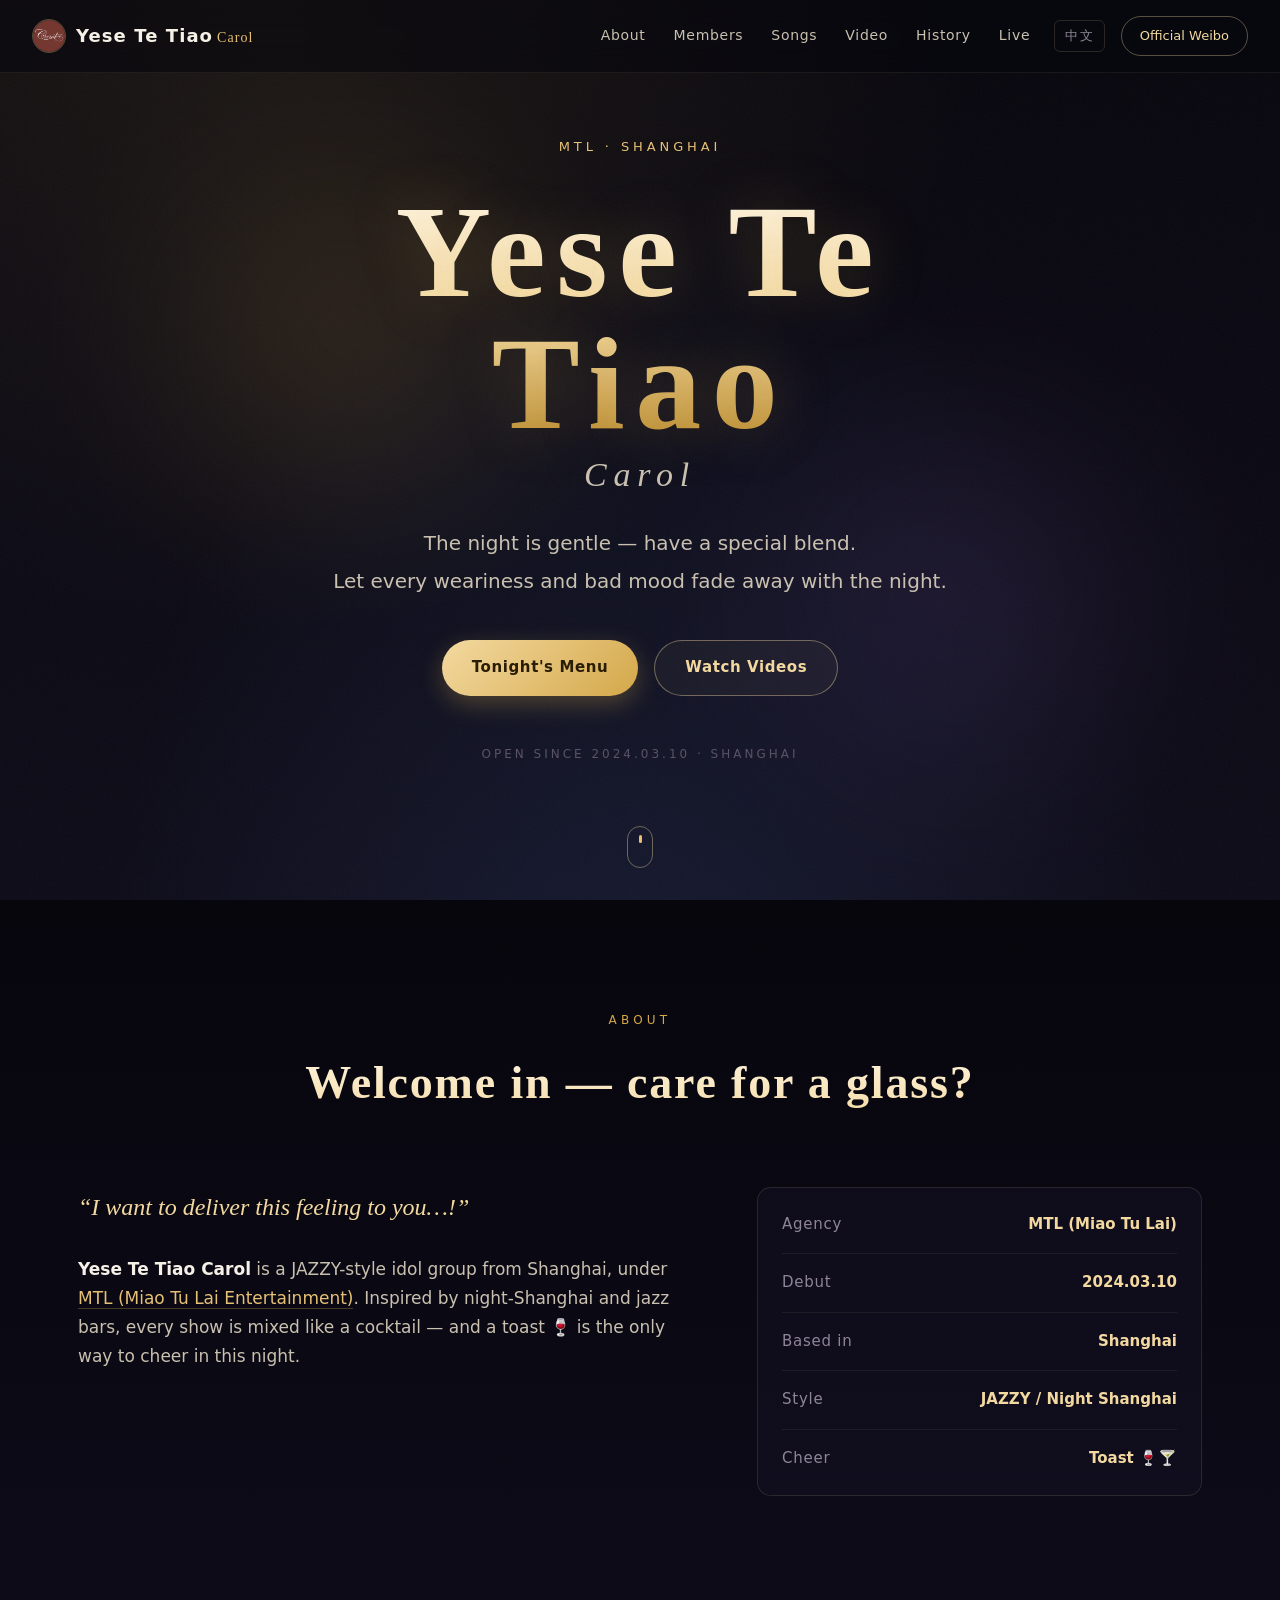
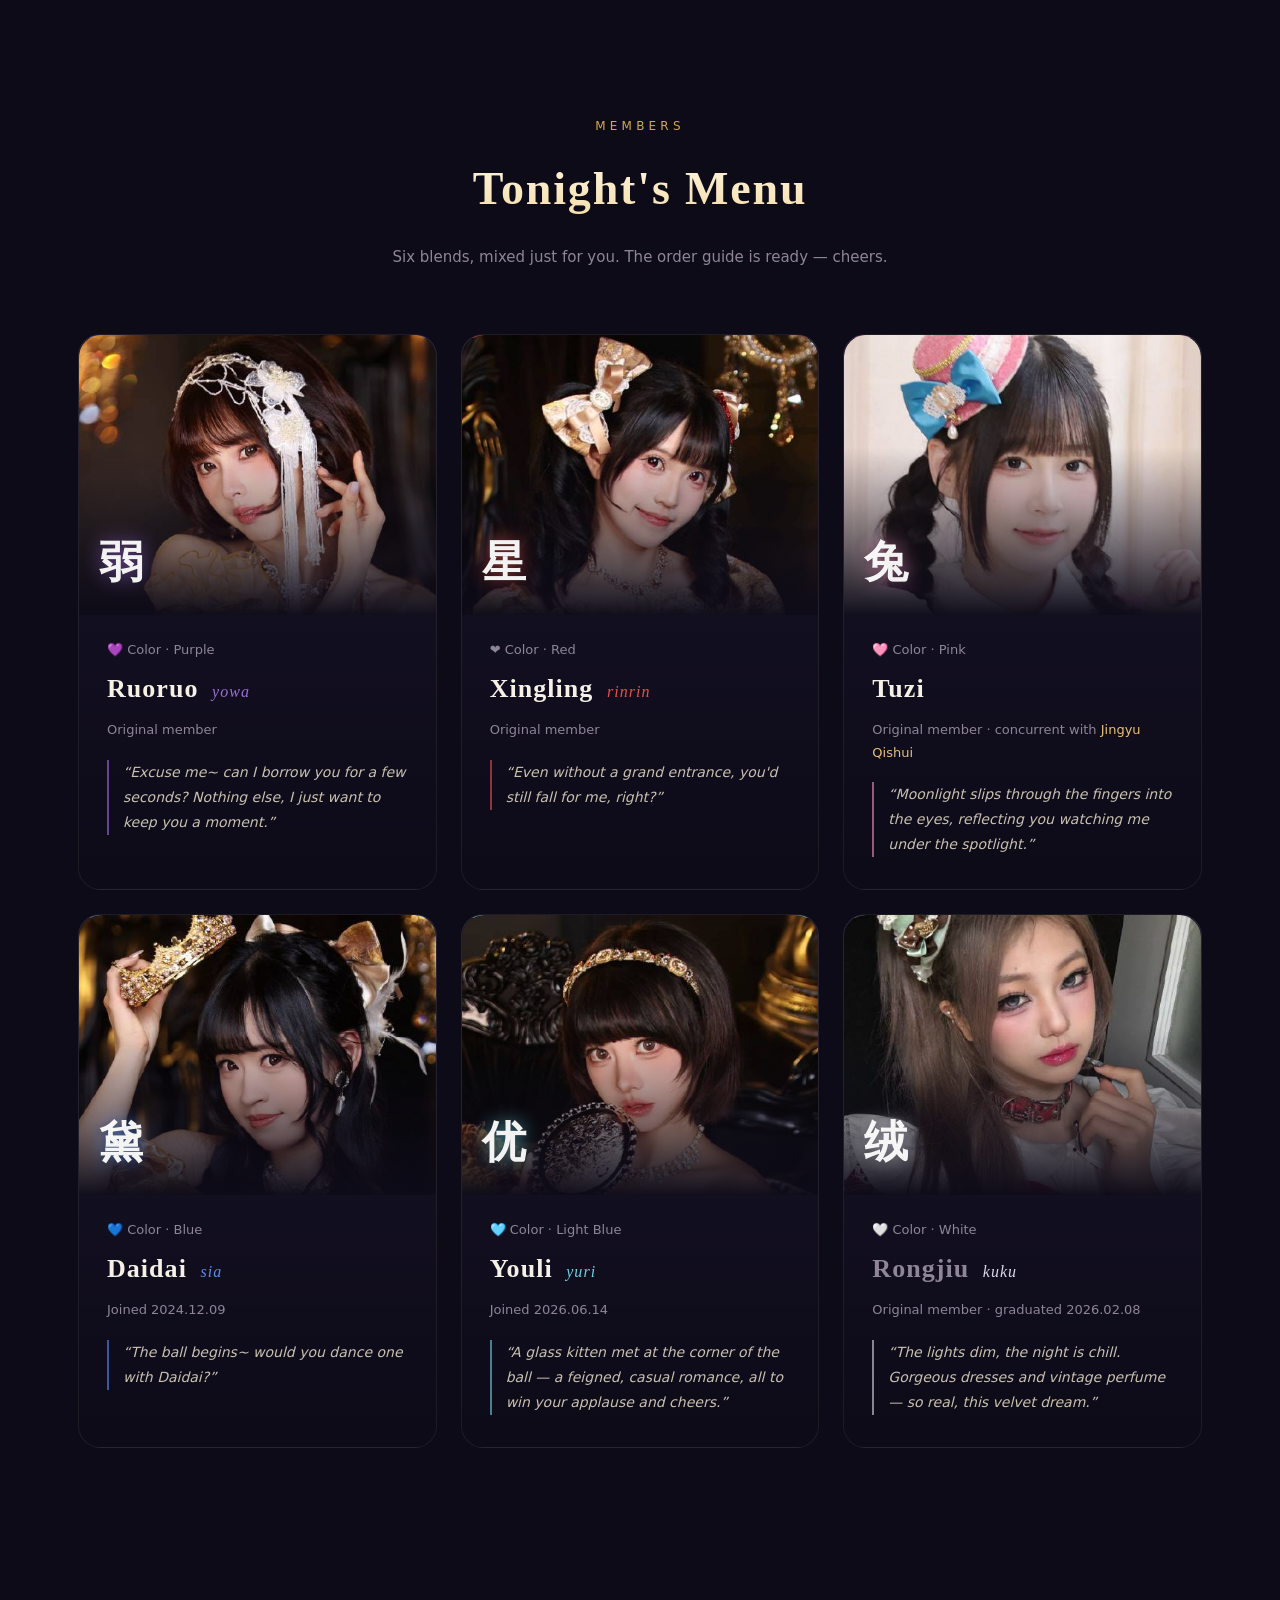
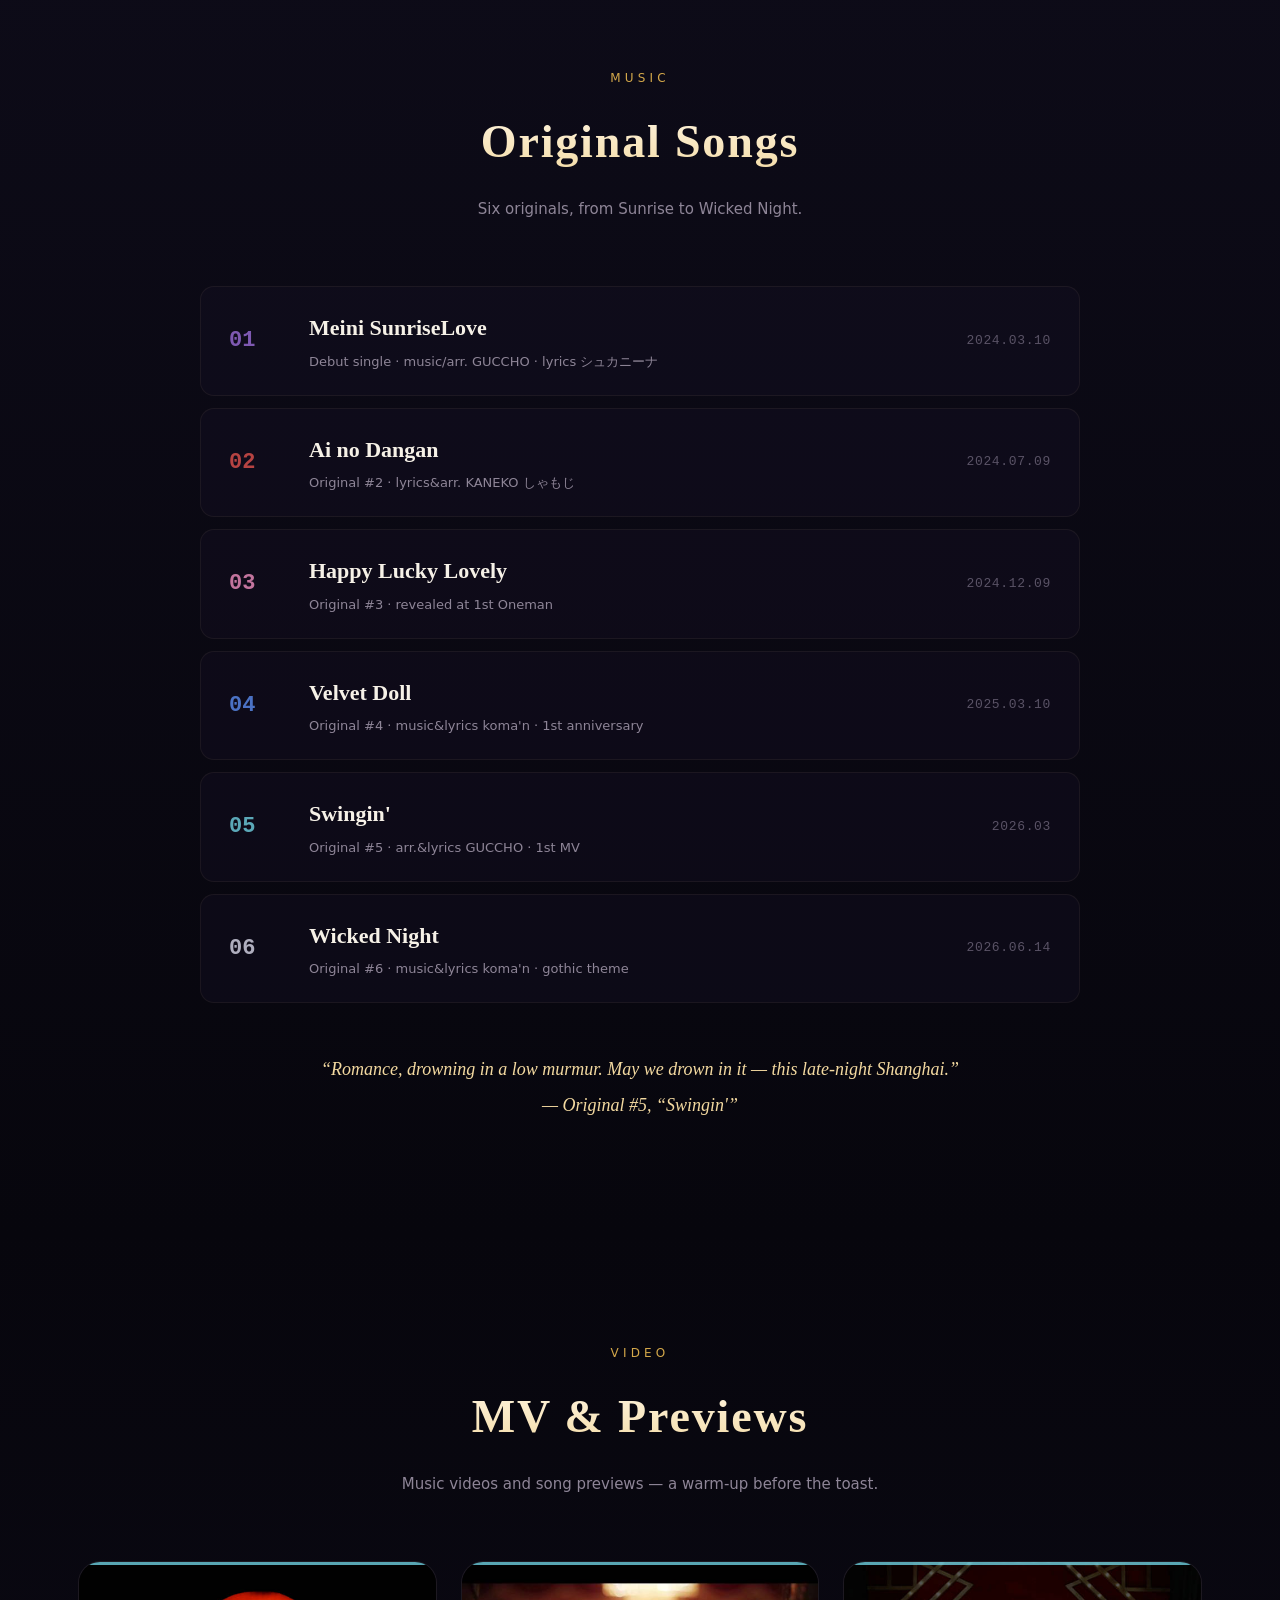
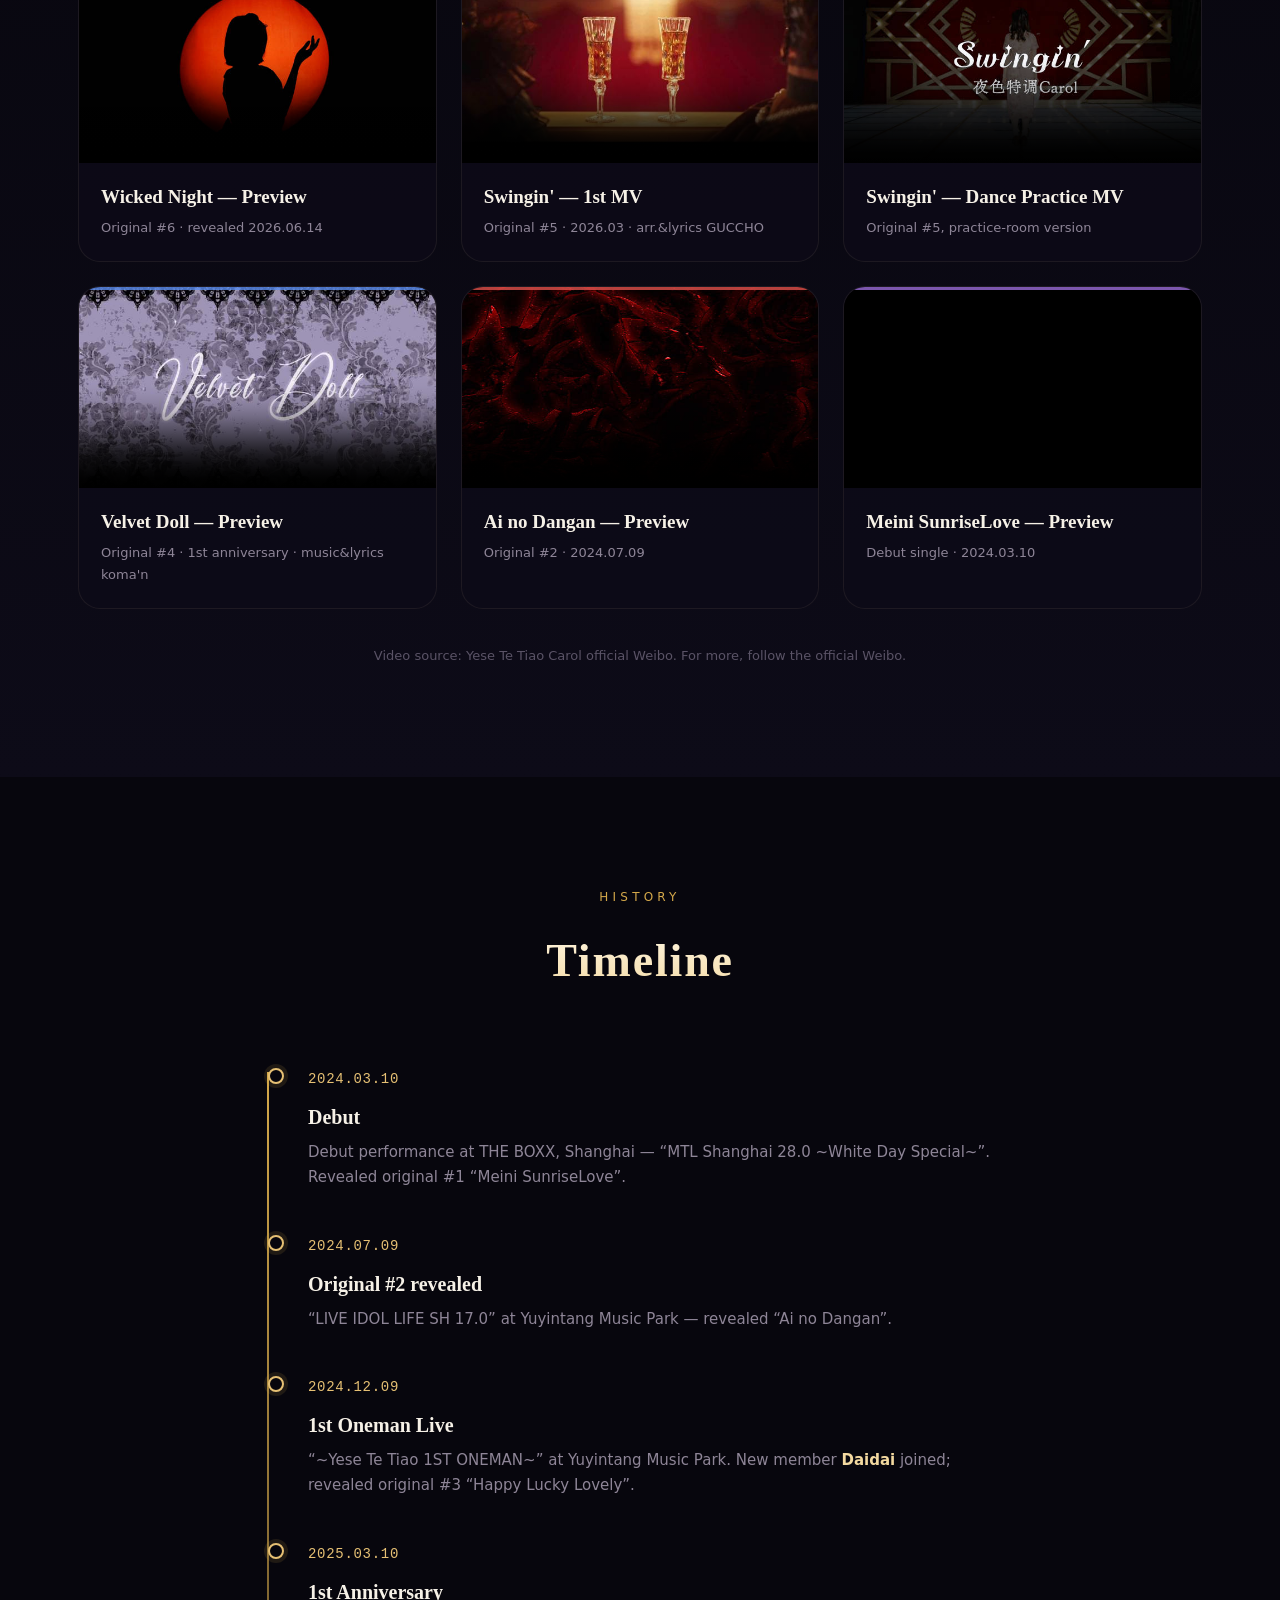
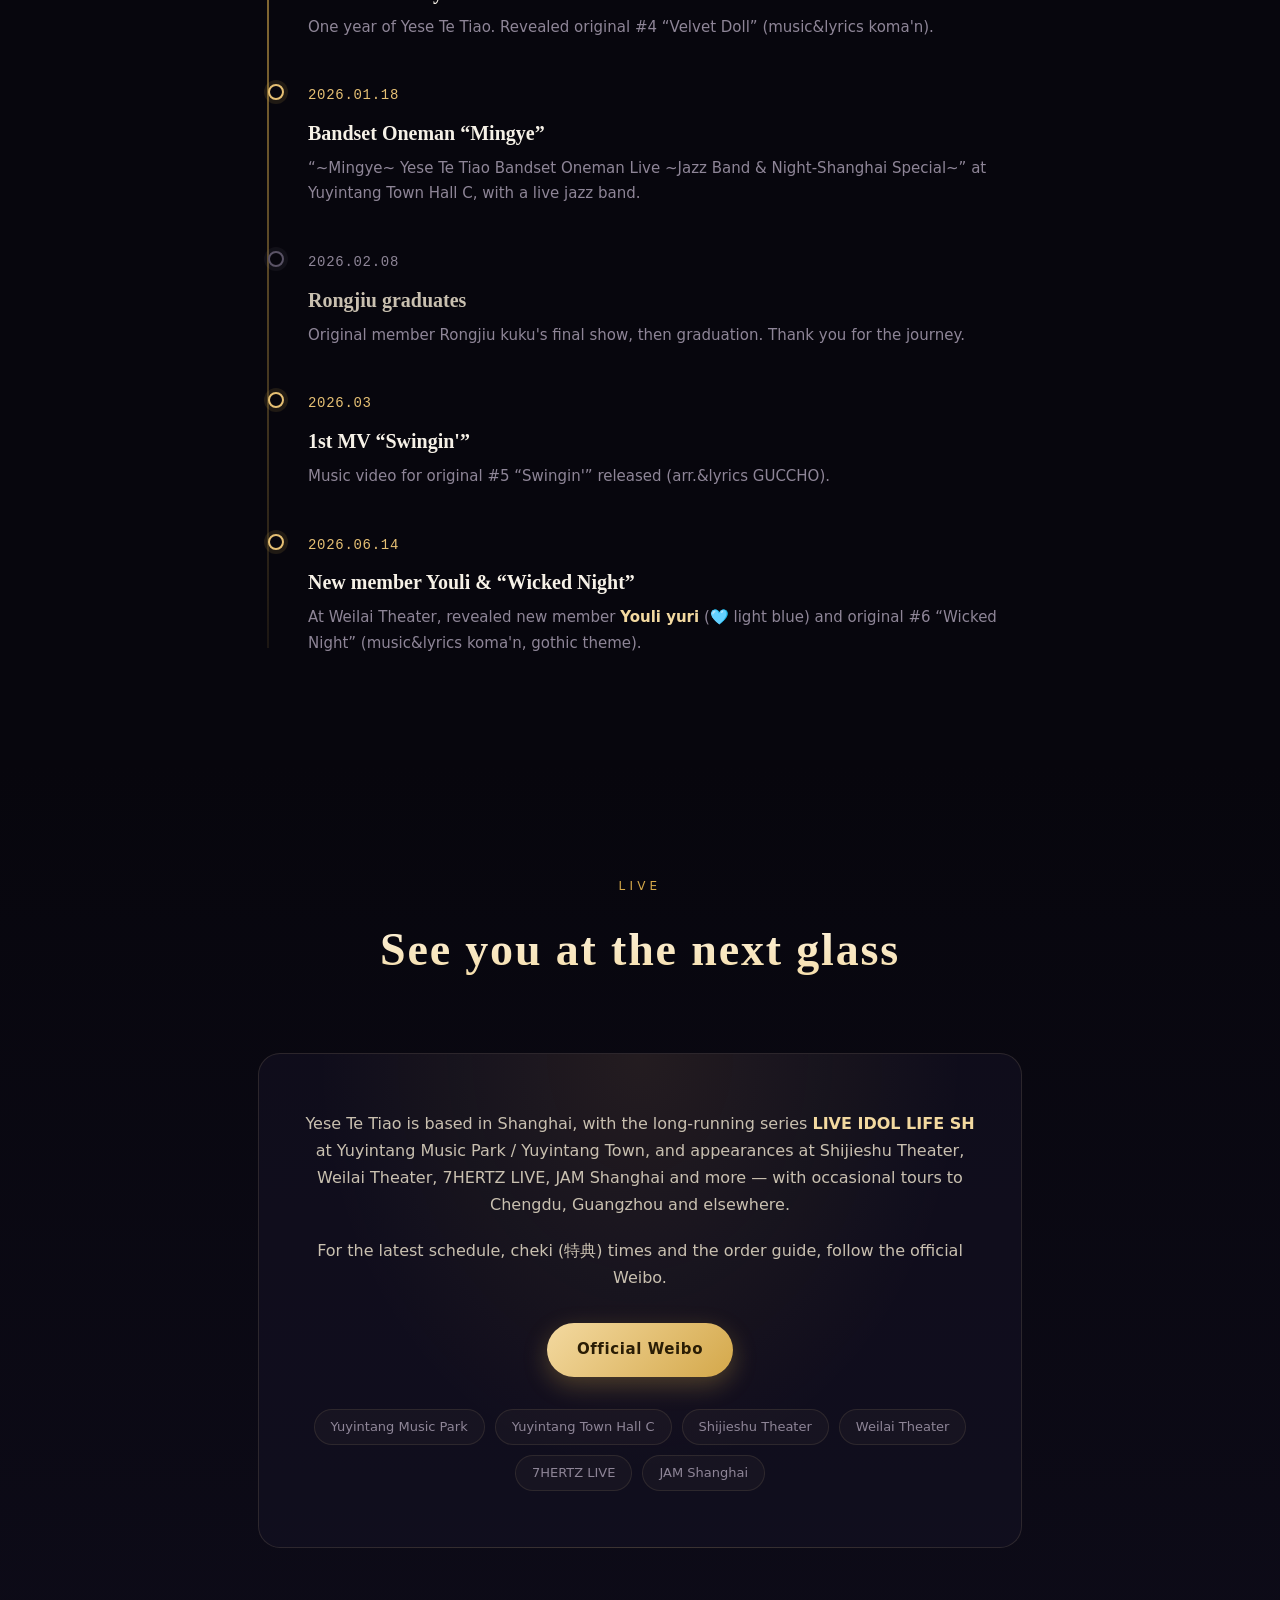
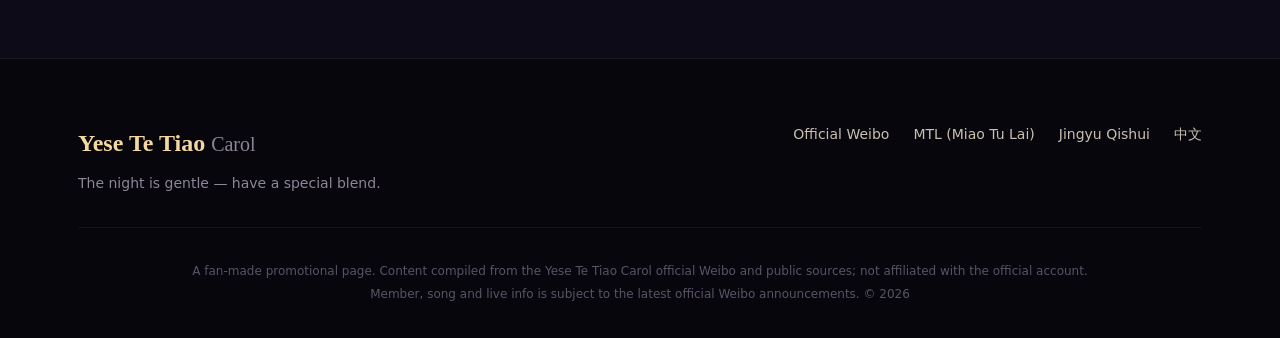
==== en.html @ d4f99a70 "夜色特调Carol 宣传网站初始版本 - 中文版 index.html / 英文版 en.html - 6 位成员介绍（含已毕业成员） - 6 首原创曲单 - 影像区：MV 与试听（本地 mp4） -" ====
<!DOCTYPE html>
<html lang="en">
<head>
<meta charset="UTF-8">
<meta name="viewport" content="width=device-width, initial-scale=1.0">
<title>Yese Te Tiao Carol — A JAZZY Idol Group from Shanghai</title>
<meta name="description" content="Yese Te Tiao Carol — a JAZZY-style idol group from Shanghai. The night is gentle; have a special blend. Under MTL (Miao Tu Lai Entertainment).">
<link rel="icon" type="image/png" href="assets/favicon.png">
<link rel="preconnect" href="https://fonts.googleapis.com">
<link rel="stylesheet" href="style.css">
</head>
<body>

<!-- ===== Nav ===== -->
<header class="nav" id="nav">
  <a href="#hero" class="nav__brand">
    <img src="assets/group/avatar.jpg" alt="" class="nav__logo">
    <span class="nav__name">Yese Te Tiao<small>Carol</small></span>
  </a>
  <nav class="nav__links">
    <a href="#about">About</a>
    <a href="#menu">Members</a>
    <a href="#music">Songs</a>
    <a href="#video">Video</a>
    <a href="#timeline">History</a>
    <a href="#live">Live</a>
  </nav>
  <div class="nav__right">
    <a href="index.html" class="nav__lang" title="中文">中文</a>
    <a href="https://weibo.com/u/2140549692" target="_blank" rel="noopener" class="nav__cta">Official Weibo</a>
  </div>
</header>

<!-- ===== Hero ===== -->
<section class="hero" id="hero">
  <div class="hero__bg" aria-hidden="true">
    <div class="hero__glow hero__glow--1"></div>
    <div class="hero__glow hero__glow--2"></div>
    <div class="hero__grain"></div>
  </div>
  <div class="hero__inner">
    <p class="hero__kicker">MTL · Shanghai</p>
    <h1 class="hero__title">
      <span class="hero__title-main">Yese Te Tiao</span>
      <span class="hero__title-sub">Carol</span>
    </h1>
    <p class="hero__tagline">The night is gentle — have a special blend.<br>Let every weariness and bad mood fade away with the night.</p>
    <div class="hero__actions">
      <a href="#menu" class="btn btn--gold">Tonight's Menu</a>
      <a href="#video" class="btn btn--ghost">Watch Videos</a>
    </div>
    <p class="hero__since">Open since 2024.03.10 · Shanghai</p>
  </div>
  <a href="#about" class="hero__scroll" aria-label="Scroll down">
    <span></span>
  </a>
</section>

<!-- ===== About ===== -->
<section class="section about" id="about">
  <div class="container">
    <header class="section__head">
      <p class="section__kicker">ABOUT</p>
      <h2 class="section__title">Welcome in — care for a glass?</h2>
    </header>
    <div class="about__grid">
      <div class="about__lead">
        <p>“I want to deliver this feeling to you…!”</p>
        <p>
          <strong>Yese Te Tiao Carol</strong> is a JAZZY-style idol group from Shanghai,
          under <a href="https://weibo.com/u/7607627668" target="_blank" rel="noopener">MTL (Miao Tu Lai Entertainment)</a>.
          Inspired by night-Shanghai and jazz bars, every show is mixed like a cocktail —
          and a toast 🍷 is the only way to cheer in this night.
        </p>
      </div>
      <ul class="about__facts">
        <li><span>Agency</span><b>MTL (Miao Tu Lai)</b></li>
        <li><span>Debut</span><b>2024.03.10</b></li>
        <li><span>Based in</span><b>Shanghai</b></li>
        <li><span>Style</span><b>JAZZY / Night Shanghai</b></li>
        <li><span>Cheer</span><b>Toast 🍷🍸</b></li>
      </ul>
    </div>
  </div>
</section>

<!-- ===== Members ===== -->
<section class="section menu" id="menu">
  <div class="container">
    <header class="section__head">
      <p class="section__kicker">MEMBERS</p>
      <h2 class="section__title">Tonight's Menu</h2>
      <p class="section__desc">Six blends, mixed just for you. The order guide is ready — cheers.</p>
    </header>

    <div class="menu__grid">

      <article class="drink" style="--mc:#9b6dd9">
        <div class="drink__photo">
          <img src="assets/members/ruoruo_avatar.jpg" alt="Ruoruo yowa" loading="lazy">
          <span class="drink__initial">弱</span>
        </div>
        <div class="drink__body">
          <p class="drink__color">💜 Color · Purple</p>
          <h3 class="drink__name">Ruoruo <small>yowa</small></h3>
          <p class="drink__role">Original member</p>
          <blockquote class="drink__line">“Excuse me~ can I borrow you for a few seconds? Nothing else, I just want to keep you a moment.”</blockquote>
        </div>
      </article>

      <article class="drink" style="--mc:#e0524d">
        <div class="drink__photo">
          <img src="assets/members/xingling_avatar.jpg" alt="Xingling rinrin" loading="lazy">
          <span class="drink__initial">星</span>
        </div>
        <div class="drink__body">
          <p class="drink__color">❤️ Color · Red</p>
          <h3 class="drink__name">Xingling <small>rinrin</small></h3>
          <p class="drink__role">Original member</p>
          <blockquote class="drink__line">“Even without a grand entrance, you'd still fall for me, right?”</blockquote>
        </div>
      </article>

      <article class="drink" style="--mc:#f08fbf">
        <div class="drink__photo">
          <img src="assets/members/tuzi_avatar.jpg" alt="Tuzi" loading="lazy">
          <span class="drink__initial">兔</span>
        </div>
        <div class="drink__body">
          <p class="drink__color">🩷 Color · Pink</p>
          <h3 class="drink__name">Tuzi</h3>
          <p class="drink__role">Original member · concurrent with <a href="https://weibo.com/u/7730716285" target="_blank" rel="noopener">Jingyu Qishui</a></p>
          <blockquote class="drink__line">“Moonlight slips through the fingers into the eyes, reflecting you watching me under the spotlight.”</blockquote>
        </div>
      </article>

      <article class="drink" style="--mc:#5b8def">
        <div class="drink__photo">
          <img src="assets/members/daidai_avatar.jpg" alt="Daidai sia" loading="lazy">
          <span class="drink__initial">黛</span>
        </div>
        <div class="drink__body">
          <p class="drink__color">💙 Color · Blue</p>
          <h3 class="drink__name">Daidai <small>sia</small></h3>
          <p class="drink__role">Joined 2024.12.09</p>
          <blockquote class="drink__line">“The ball begins~ would you dance one with Daidai?”</blockquote>
        </div>
      </article>

      <article class="drink" style="--mc:#6fd0e0">
        <div class="drink__photo">
          <img src="assets/members/youli_avatar.jpg" alt="Youli yuri" loading="lazy">
          <span class="drink__initial">优</span>
        </div>
        <div class="drink__body">
          <p class="drink__color">🩵 Color · Light Blue</p>
          <h3 class="drink__name">Youli <small>yuri</small></h3>
          <p class="drink__role">Joined 2026.06.14</p>
          <blockquote class="drink__line">“A glass kitten met at the corner of the ball — a feigned, casual romance, all to win your applause and cheers.”</blockquote>
        </div>
      </article>

      <article class="drink drink--graduated" style="--mc:#d8d8e8">
        <div class="drink__photo">
          <img src="assets/members/rongjiu_avatar.jpg" alt="Rongjiu kuku" loading="lazy">
          <span class="drink__initial">绒</span>
        </div>
        <div class="drink__body">
          <p class="drink__color">🤍 Color · White</p>
          <h3 class="drink__name">Rongjiu <small>kuku</small></h3>
          <p class="drink__role">Original member · graduated 2026.02.08</p>
          <blockquote class="drink__line">“The lights dim, the night is chill. Gorgeous dresses and vintage perfume — so real, this velvet dream.”</blockquote>
        </div>
      </article>

    </div>
  </div>
</section>

<!-- ===== Songs ===== -->
<section class="section music" id="music">
  <div class="container">
    <header class="section__head">
      <p class="section__kicker">MUSIC</p>
      <h2 class="section__title">Original Songs</h2>
      <p class="section__desc">Six originals, from Sunrise to Wicked Night.</p>
    </header>

    <ol class="tracklist">
      <li class="track" style="--mc:#9b6dd9">
        <span class="track__no">01</span>
        <div class="track__main">
          <h3 class="track__name">Meini SunriseLove</h3>
          <p class="track__meta">Debut single · music/arr. GUCCHO · lyrics シュカニーナ</p>
        </div>
        <span class="track__date">2024.03.10</span>
      </li>
      <li class="track" style="--mc:#e0524d">
        <span class="track__no">02</span>
        <div class="track__main">
          <h3 class="track__name">Ai no Dangan</h3>
          <p class="track__meta">Original #2 · lyrics&amp;arr. KANEKO しゃもじ</p>
        </div>
        <span class="track__date">2024.07.09</span>
      </li>
      <li class="track" style="--mc:#f08fbf">
        <span class="track__no">03</span>
        <div class="track__main">
          <h3 class="track__name">Happy Lucky Lovely</h3>
          <p class="track__meta">Original #3 · revealed at 1st Oneman</p>
        </div>
        <span class="track__date">2024.12.09</span>
      </li>
      <li class="track" style="--mc:#5b8def">
        <span class="track__no">04</span>
        <div class="track__main">
          <h3 class="track__name">Velvet Doll</h3>
          <p class="track__meta">Original #4 · music&amp;lyrics koma'n · 1st anniversary</p>
        </div>
        <span class="track__date">2025.03.10</span>
      </li>
      <li class="track" style="--mc:#6fd0e0">
        <span class="track__no">05</span>
        <div class="track__main">
          <h3 class="track__name">Swingin'</h3>
          <p class="track__meta">Original #5 · arr.&amp;lyrics GUCCHO · 1st MV</p>
        </div>
        <span class="track__date">2026.03</span>
      </li>
      <li class="track" style="--mc:#d8d8e8">
        <span class="track__no">06</span>
        <div class="track__main">
          <h3 class="track__name">Wicked Night</h3>
          <p class="track__meta">Original #6 · music&amp;lyrics koma'n · gothic theme</p>
        </div>
        <span class="track__date">2026.06.14</span>
      </li>
    </ol>

    <p class="music__note">
      “Romance, drowning in a low murmur. May we drown in it — this late-night Shanghai.”<br>
      — Original #5, “Swingin'”
    </p>
  </div>
</section>

<!-- ===== Video ===== -->
<section class="section video" id="video">
  <div class="container">
    <header class="section__head">
      <p class="section__kicker">VIDEO</p>
      <h2 class="section__title">MV &amp; Previews</h2>
      <p class="section__desc">Music videos and song previews — a warm-up before the toast.</p>
    </header>

    <div class="video__grid">

      <figure class="vcard" style="--mc:#6fd0e0">
        <video controls preload="none" poster="assets/covers/06_wicked.jpg">
          <source src="assets/videos/06_wicked.mp4" type="video/mp4">
        </video>
        <figcaption>
          <h3>Wicked Night — Preview</h3>
          <p>Original #6 · revealed 2026.06.14</p>
        </figcaption>
      </figure>

      <figure class="vcard" style="--mc:#6fd0e0">
        <video controls preload="none" poster="assets/covers/05_swingin_mv.jpg">
          <source src="assets/videos/05_swingin_mv.mp4" type="video/mp4">
        </video>
        <figcaption>
          <h3>Swingin' — 1st MV</h3>
          <p>Original #5 · 2026.03 · arr.&amp;lyrics GUCCHO</p>
        </figcaption>
      </figure>

      <figure class="vcard" style="--mc:#6fd0e0">
        <video controls preload="none" poster="assets/covers/05_swingin_dp.jpg">
          <source src="assets/videos/05_swingin_dp.mp4" type="video/mp4">
        </video>
        <figcaption>
          <h3>Swingin' — Dance Practice MV</h3>
          <p>Original #5, practice-room version</p>
        </figcaption>
      </figure>

      <figure class="vcard" style="--mc:#5b8def">
        <video controls preload="none" poster="assets/covers/04_velvet.jpg">
          <source src="assets/videos/04_velvet.mp4" type="video/mp4">
        </video>
        <figcaption>
          <h3>Velvet Doll — Preview</h3>
          <p>Original #4 · 1st anniversary · music&amp;lyrics koma'n</p>
        </figcaption>
      </figure>

      <figure class="vcard" style="--mc:#e0524d">
        <video controls preload="none" poster="assets/covers/02_bullet.jpg">
          <source src="assets/videos/02_bullet.mp4" type="video/mp4">
        </video>
        <figcaption>
          <h3>Ai no Dangan — Preview</h3>
          <p>Original #2 · 2024.07.09</p>
        </figcaption>
      </figure>

      <figure class="vcard" style="--mc:#9b6dd9">
        <video controls preload="none" poster="assets/covers/01_sunrise.jpg">
          <source src="assets/videos/01_sunrise.mp4" type="video/mp4">
        </video>
        <figcaption>
          <h3>Meini SunriseLove — Preview</h3>
          <p>Debut single · 2024.03.10</p>
        </figcaption>
      </figure>

    </div>
    <p class="video__note">Video source: Yese Te Tiao Carol official Weibo. For more, follow the official Weibo.</p>
  </div>
</section>

<!-- ===== Timeline ===== -->
<section class="section timeline" id="timeline">
  <div class="container">
    <header class="section__head">
      <p class="section__kicker">HISTORY</p>
      <h2 class="section__title">Timeline</h2>
    </header>

    <ol class="tl">
      <li class="tl__item">
        <span class="tl__dot"></span>
        <span class="tl__date">2024.03.10</span>
        <div class="tl__content">
          <h3>Debut</h3>
          <p>Debut performance at THE BOXX, Shanghai — “MTL Shanghai 28.0 ~White Day Special~”. Revealed original #1 “Meini SunriseLove”.</p>
        </div>
      </li>
      <li class="tl__item">
        <span class="tl__dot"></span>
        <span class="tl__date">2024.07.09</span>
        <div class="tl__content">
          <h3>Original #2 revealed</h3>
          <p>“LIVE IDOL LIFE SH 17.0” at Yuyintang Music Park — revealed “Ai no Dangan”.</p>
        </div>
      </li>
      <li class="tl__item">
        <span class="tl__dot"></span>
        <span class="tl__date">2024.12.09</span>
        <div class="tl__content">
          <h3>1st Oneman Live</h3>
          <p>“~Yese Te Tiao 1ST ONEMAN~” at Yuyintang Music Park. New member <strong>Daidai</strong> joined; revealed original #3 “Happy Lucky Lovely”.</p>
        </div>
      </li>
      <li class="tl__item">
        <span class="tl__dot"></span>
        <span class="tl__date">2025.03.10</span>
        <div class="tl__content">
          <h3>1st Anniversary</h3>
          <p>One year of Yese Te Tiao. Revealed original #4 “Velvet Doll” (music&amp;lyrics koma'n).</p>
        </div>
      </li>
      <li class="tl__item">
        <span class="tl__dot"></span>
        <span class="tl__date">2026.01.18</span>
        <div class="tl__content">
          <h3>Bandset Oneman “Mingye”</h3>
          <p>“~Mingye~ Yese Te Tiao Bandset Oneman Live ~Jazz Band &amp; Night-Shanghai Special~” at Yuyintang Town Hall C, with a live jazz band.</p>
        </div>
      </li>
      <li class="tl__item tl__item--muted">
        <span class="tl__dot"></span>
        <span class="tl__date">2026.02.08</span>
        <div class="tl__content">
          <h3>Rongjiu graduates</h3>
          <p>Original member Rongjiu kuku's final show, then graduation. Thank you for the journey.</p>
        </div>
      </li>
      <li class="tl__item">
        <span class="tl__dot"></span>
        <span class="tl__date">2026.03</span>
        <div class="tl__content">
          <h3>1st MV “Swingin'”</h3>
          <p>Music video for original #5 “Swingin'” released (arr.&amp;lyrics GUCCHO).</p>
        </div>
      </li>
      <li class="tl__item">
        <span class="tl__dot"></span>
        <span class="tl__date">2026.06.14</span>
        <div class="tl__content">
          <h3>New member Youli &amp; “Wicked Night”</h3>
          <p>At Weilai Theater, revealed new member <strong>Youli yuri</strong> (🩵 light blue) and original #6 “Wicked Night” (music&amp;lyrics koma'n, gothic theme).</p>
        </div>
      </li>
    </ol>
  </div>
</section>

<!-- ===== Live ===== -->
<section class="section live" id="live">
  <div class="container container--narrow">
    <header class="section__head">
      <p class="section__kicker">LIVE</p>
      <h2 class="section__title">See you at the next glass</h2>
    </header>
    <div class="live__card">
      <p class="live__text">
        Yese Te Tiao is based in Shanghai, with the long-running series <em>LIVE IDOL LIFE SH</em> at Yuyintang Music Park / Yuyintang Town,
        and appearances at Shijieshu Theater, Weilai Theater, 7HERTZ LIVE, JAM Shanghai and more — with occasional tours to Chengdu, Guangzhou and elsewhere.
      </p>
      <p class="live__text">
        For the latest schedule, cheki (特典) times and the order guide, follow the official Weibo.
      </p>
      <div class="live__actions">
        <a href="https://weibo.com/u/2140549692" target="_blank" rel="noopener" class="btn btn--gold">Official Weibo</a>
      </div>
      <ul class="live__venues">
        <li>Yuyintang Music Park</li>
        <li>Yuyintang Town Hall C</li>
        <li>Shijieshu Theater</li>
        <li>Weilai Theater</li>
        <li>7HERTZ LIVE</li>
        <li>JAM Shanghai</li>
      </ul>
    </div>
  </div>
</section>

<!-- ===== Footer ===== -->
<footer class="footer">
  <div class="container">
    <div class="footer__top">
      <div class="footer__brand">
        <p class="footer__logo">Yese Te Tiao<small>Carol</small></p>
        <p class="footer__tag">The night is gentle — have a special blend.</p>
      </div>
      <div class="footer__links">
        <a href="https://weibo.com/u/2140549692" target="_blank" rel="noopener">Official Weibo</a>
        <a href="https://weibo.com/u/7607627668" target="_blank" rel="noopener">MTL (Miao Tu Lai)</a>
        <a href="https://weibo.com/u/7730716285" target="_blank" rel="noopener">Jingyu Qishui</a>
        <a href="index.html">中文</a>
      </div>
    </div>
    <p class="footer__copy">
      A fan-made promotional page. Content compiled from the Yese Te Tiao Carol official Weibo and public sources; not affiliated with the official account.<br>
      Member, song and live info is subject to the latest official Weibo announcements. © 2026
    </p>
  </div>
</footer>

<script src="script.js"></script>
</body>
</html>
---- style.css ----
/* ============================================================
   夜色特调Carol — 宣传网站样式
   主题：夜上海 / 爵士酒吧 / 鸡尾酒特调
   配色：深夜墨蓝 + 香槟金 + 成员应援色点缀
   ============================================================ */

/* ---------- 设计令牌 ---------- */
:root {
  /* 夜色基底 */
  --night-900: #07060d;
  --night-800: #0d0b18;
  --night-700: #141124;
  --night-600: #1d1830;
  --night-500: #2a2342;

  /* 香槟金 / 特调 */
  --gold-300: #f3d9a0;
  --gold-400: #e6c074;
  --gold-500: #d4a84a;
  --gold-600: #b88a2e;

  /* 文字 */
  --ink-100: #f6f1e7;
  --ink-300: #c9c0b0;
  --ink-500: #8e8597;
  --ink-700: #5a5366;

  /* 成员应援色（由 inline --mc 覆盖） */
  --mc: #d4a84a;

  /* 字体 */
  --font-sans: "PingFang SC", "Hiragino Sans GB", "Microsoft YaHei", "Noto Sans SC", system-ui, sans-serif;
  --font-serif: "Songti SC", "STSong", "Noto Serif SC", "Source Han Serif SC", serif;
  --font-mono: "JetBrains Mono", "SF Mono", "Cascadia Code", Consolas, monospace;

  /* 尺寸 */
  --container: 1180px;
  --radius: 14px;
  --radius-lg: 22px;

  /* 阴影 */
  --shadow-soft: 0 10px 40px rgba(0, 0, 0, 0.45);
  --shadow-glow: 0 0 60px rgba(212, 168, 74, 0.18);
}

/* ---------- 重置 ---------- */
*, *::before, *::after { box-sizing: border-box; margin: 0; padding: 0; }
html { scroll-behavior: smooth; -webkit-text-size-adjust: 100%; }
body {
  font-family: var(--font-sans);
  background: var(--night-900);
  color: var(--ink-100);
  line-height: 1.7;
  overflow-x: hidden;
  -webkit-font-smoothing: antialiased;
}
a { color: inherit; text-decoration: none; }
img { max-width: 100%; display: block; }
ul, ol { list-style: none; }
button { font: inherit; cursor: pointer; border: none; background: none; color: inherit; }

/* ---------- 容器 ---------- */
.container { width: 100%; max-width: var(--container); margin: 0 auto; padding: 0 28px; }
.container--narrow { max-width: 820px; }

/* ---------- 按钮 ---------- */
.btn {
  display: inline-flex; align-items: center; justify-content: center; gap: 8px;
  padding: 14px 30px; border-radius: 100px;
  font-size: 15px; font-weight: 600; letter-spacing: 0.04em;
  transition: transform .25s ease, box-shadow .25s ease, background .25s ease;
}
.btn--gold {
  background: linear-gradient(135deg, var(--gold-300), var(--gold-500));
  color: #2a1d05;
  box-shadow: 0 8px 24px rgba(212, 168, 74, 0.3);
}
.btn--gold:hover { transform: translateY(-2px); box-shadow: 0 12px 32px rgba(212, 168, 74, 0.45); }
.btn--ghost {
  border: 1px solid rgba(243, 217, 160, 0.4);
  color: var(--gold-300);
  background: rgba(243, 217, 160, 0.04);
}
.btn--ghost:hover { background: rgba(243, 217, 160, 0.12); transform: translateY(-2px); }

/* ============================================================
   导航
   ============================================================ */
.nav {
  position: fixed; top: 0; left: 0; right: 0; z-index: 100;
  display: flex; align-items: center; gap: 24px;
  padding: 16px 32px;
  background: rgba(7, 6, 13, 0.55);
  backdrop-filter: blur(14px);
  -webkit-backdrop-filter: blur(14px);
  border-bottom: 1px solid rgba(243, 217, 160, 0.08);
  transition: background .3s ease, padding .3s ease;
}
.nav.is-scrolled { background: rgba(7, 6, 13, 0.88); padding: 11px 32px; }
.nav__brand { display: flex; align-items: center; gap: 10px; font-weight: 700; }
.nav__logo {
  width: 34px; height: 34px; border-radius: 50%; object-fit: cover;
  border: 1px solid rgba(243, 217, 160, 0.3);
}
.nav__mark { font-size: 22px; filter: drop-shadow(0 0 8px rgba(212,168,74,.5)); }
.nav__name { font-size: 18px; letter-spacing: 0.06em; }
.nav__name small { font-family: var(--font-serif); font-weight: 400; color: var(--gold-400); margin-left: 4px; font-size: 14px; }
.nav__links { display: flex; gap: 28px; margin-left: auto; }
.nav__right { display: flex; align-items: center; gap: 16px; margin-left: auto; }
.nav__links + .nav__right { margin-left: 0; }
.nav__lang {
  font-size: 13px; color: var(--ink-500); letter-spacing: 0.1em;
  padding: 4px 10px; border: 1px solid rgba(243, 217, 160, 0.15); border-radius: 6px;
  transition: all .2s ease;
}
.nav__lang:hover { color: var(--gold-300); border-color: rgba(243, 217, 160, 0.4); }
.nav__links a {
  font-size: 14px; color: var(--ink-300); letter-spacing: 0.05em;
  position: relative; padding: 4px 0; transition: color .2s ease;
}
.nav__links a::after {
  content: ""; position: absolute; left: 0; bottom: 0; height: 1px; width: 0;
  background: var(--gold-400); transition: width .25s ease;
}
.nav__links a:hover { color: var(--gold-300); }
.nav__links a:hover::after { width: 100%; }
.nav__cta {
  font-size: 13px; padding: 8px 18px; border-radius: 100px;
  border: 1px solid rgba(243, 217, 160, 0.35); color: var(--gold-300);
  transition: all .2s ease;
}
.nav__cta:hover { background: var(--gold-500); color: #2a1d05; border-color: var(--gold-500); }

/* ============================================================
   Hero
   ============================================================ */
.hero {
  position: relative; min-height: 100vh; min-height: 100svh;
  display: flex; align-items: center; justify-content: center;
  text-align: center; overflow: hidden;
  background:
    radial-gradient(ellipse at 50% 120%, rgba(91, 141, 239, 0.12), transparent 60%),
    radial-gradient(ellipse at 20% 0%, rgba(212, 168, 74, 0.1), transparent 50%),
    linear-gradient(180deg, var(--night-900) 0%, var(--night-800) 100%);
}
.hero__bg { position: absolute; inset: 0; z-index: 0; }
.hero__glow {
  position: absolute; border-radius: 50%; filter: blur(80px); opacity: 0.5;
  animation: float 14s ease-in-out infinite;
}
.hero__glow--1 {
  width: 480px; height: 480px; top: 10%; left: 8%;
  background: radial-gradient(circle, rgba(212, 168, 74, 0.35), transparent 70%);
}
.hero__glow--2 {
  width: 520px; height: 520px; bottom: 5%; right: 5%;
  background: radial-gradient(circle, rgba(155, 109, 217, 0.3), transparent 70%);
  animation-delay: -7s;
}
.hero__grain {
  position: absolute; inset: 0; opacity: 0.04; pointer-events: none;
  background-image: url("data:image/svg+xml,%3Csvg xmlns='http://www.w3.org/2000/svg' width='200' height='200'%3E%3Cfilter id='n'%3E%3CfeTurbulence type='fractalNoise' baseFrequency='0.9' numOctaves='3'/%3E%3C/filter%3E%3Crect width='100%25' height='100%25' filter='url(%23n)'/%3E%3C/svg%3E");
}
@keyframes float {
  0%, 100% { transform: translate(0, 0); }
  50% { transform: translate(20px, -30px); }
}

.hero__inner { position: relative; z-index: 2; padding: 0 24px; max-width: 860px; }
.hero__kicker {
  font-size: 13px; letter-spacing: 0.3em; text-transform: uppercase;
  color: var(--gold-400); margin-bottom: 28px;
  opacity: 0; animation: rise .8s ease .1s forwards;
}
.hero__title { line-height: 1; margin-bottom: 32px; }
.hero__title-main {
  display: block;
  font-family: var(--font-serif);
  font-size: clamp(56px, 11vw, 132px);
  font-weight: 700;
  letter-spacing: 0.08em;
  background: linear-gradient(180deg, #fff7e6 0%, var(--gold-300) 50%, var(--gold-600) 100%);
  -webkit-background-clip: text; background-clip: text; color: transparent;
  text-shadow: 0 0 60px rgba(212, 168, 74, 0.25);
  opacity: 0; animation: rise 1s ease .25s forwards;
}
.hero__title-sub {
  display: block; font-family: var(--font-serif); font-style: italic;
  font-size: clamp(20px, 3.5vw, 34px); font-weight: 400;
  color: var(--ink-300); letter-spacing: 0.2em; margin-top: 8px;
  opacity: 0; animation: rise 1s ease .45s forwards;
}
.hero__tagline {
  font-size: clamp(16px, 2.2vw, 20px); color: var(--ink-300);
  line-height: 1.9; margin-bottom: 40px;
  opacity: 0; animation: rise 1s ease .65s forwards;
}
.hero__actions {
  display: flex; gap: 16px; justify-content: center; flex-wrap: wrap;
  opacity: 0; animation: rise 1s ease .85s forwards;
}
.hero__since {
  margin-top: 48px; font-size: 12px; letter-spacing: 0.25em;
  color: var(--ink-700); text-transform: uppercase;
  opacity: 0; animation: rise 1s ease 1.05s forwards;
}
@keyframes rise {
  from { opacity: 0; transform: translateY(24px); }
  to   { opacity: 1; transform: translateY(0); }
}

.hero__scroll {
  position: absolute; bottom: 32px; left: 50%; transform: translateX(-50%);
  z-index: 3; width: 26px; height: 42px;
  border: 1px solid rgba(243, 217, 160, 0.4); border-radius: 14px;
  display: flex; justify-content: center; padding-top: 8px;
}
.hero__scroll span {
  width: 3px; height: 8px; background: var(--gold-400); border-radius: 2px;
  animation: scrolldot 1.8s ease-in-out infinite;
}
@keyframes scrolldot {
  0% { transform: translateY(0); opacity: 1; }
  60% { transform: translateY(14px); opacity: 0; }
  100% { transform: translateY(0); opacity: 0; }
}

/* ============================================================
   通用 section
   ============================================================ */
.section { padding: 110px 0; position: relative; }
.section__head { text-align: center; margin-bottom: 64px; }
.section__kicker {
  font-size: 12px; letter-spacing: 0.35em; text-transform: uppercase;
  color: var(--gold-500); margin-bottom: 14px;
}
.section__title {
  font-family: var(--font-serif); font-weight: 700;
  font-size: clamp(30px, 5vw, 46px); letter-spacing: 0.04em;
  background: linear-gradient(180deg, #fff7e6, var(--gold-300));
  -webkit-background-clip: text; background-clip: text; color: transparent;
}
.section__desc { margin-top: 16px; color: var(--ink-500); font-size: 15px; }

/* ---------- 关于 ---------- */
.about { background: linear-gradient(180deg, var(--night-900), var(--night-800)); }
.about__grid {
  display: grid; grid-template-columns: 1.4fr 1fr; gap: 56px; align-items: start;
}
.about__lead p { font-size: 17px; color: var(--ink-300); margin-bottom: 18px; }
.about__lead p:first-child {
  font-family: var(--font-serif); font-size: 24px; color: var(--gold-300);
  font-style: italic; margin-bottom: 28px;
}
.about__lead strong { color: var(--ink-100); }
.about__lead a { color: var(--gold-400); border-bottom: 1px solid rgba(212,168,74,.3); }
.about__facts {
  border: 1px solid rgba(243, 217, 160, 0.12); border-radius: var(--radius);
  background: rgba(20, 17, 36, 0.5); padding: 8px 24px;
}
.about__facts li {
  display: flex; justify-content: space-between; align-items: center;
  padding: 16px 0; border-bottom: 1px solid rgba(243, 217, 160, 0.07);
  font-size: 15px;
}
.about__facts li:last-child { border-bottom: none; }
.about__facts span { color: var(--ink-500); letter-spacing: 0.05em; }
.about__facts b { color: var(--gold-300); font-weight: 600; }

/* ============================================================
   成员 / 特调菜单
   ============================================================ */
.menu { background: var(--night-800); }
.menu__grid {
  display: grid; grid-template-columns: repeat(3, 1fr); gap: 24px;
}
.drink {
  position: relative; border-radius: var(--radius-lg);
  background: linear-gradient(180deg, rgba(29, 24, 48, 0.7), rgba(13, 11, 24, 0.9));
  border: 1px solid rgba(243, 217, 160, 0.08);
  padding: 36px 28px 32px; overflow: hidden;
  transition: transform .35s ease, border-color .35s ease, box-shadow .35s ease;
}
.drink::before {
  content: ""; position: absolute; top: 0; left: 0; right: 0; height: 3px;
  background: var(--mc); opacity: 0.85;
}
.drink::after {
  content: ""; position: absolute; top: -40%; right: -30%; width: 200px; height: 200px;
  background: radial-gradient(circle, var(--mc), transparent 70%);
  opacity: 0.12; pointer-events: none; transition: opacity .35s ease;
}
.drink:hover {
  transform: translateY(-6px);
  border-color: color-mix(in srgb, var(--mc) 45%, transparent);
  box-shadow: 0 20px 50px rgba(0,0,0,0.5), 0 0 40px color-mix(in srgb, var(--mc) 25%, transparent);
}
.drink:hover::after { opacity: 0.22; }

.drink__photo {
  position: relative; height: 280px; margin: -36px -28px 24px;
  overflow: hidden; border-radius: var(--radius-lg) var(--radius-lg) 0 0;
}
.drink__photo::after {
  content: ""; position: absolute; inset: 0;
  background: linear-gradient(180deg, transparent 40%, rgba(13, 11, 24, 0.55) 75%, rgba(13, 11, 24, 0.98) 100%);
}
.drink__photo img {
  width: 100%; height: 100%; object-fit: cover;
  transition: transform .6s ease;
}
.drink:hover .drink__photo img { transform: scale(1.06); }
.drink__initial {
  position: absolute; bottom: 14px; left: 20px; z-index: 2;
  font-family: var(--font-serif); font-size: 44px; font-weight: 700;
  color: #fff; opacity: 0.95;
  text-shadow: 0 0 18px color-mix(in srgb, var(--mc) 70%, transparent), 0 2px 8px rgba(0,0,0,0.6);
}

.drink__color { font-size: 13px; color: var(--ink-500); margin-bottom: 6px; }
.drink__name {
  font-family: var(--font-serif); font-size: 26px; font-weight: 700;
  color: var(--ink-100); letter-spacing: 0.04em;
}
.drink__name small { font-family: var(--font-serif); font-style: italic; font-weight: 400; color: var(--mc); font-size: 16px; margin-left: 6px; }
.drink__role { font-size: 13px; color: var(--ink-500); margin: 8px 0 18px; }
.drink__role a { color: var(--gold-400); }
.drink__line {
  font-size: 14px; color: var(--ink-300); line-height: 1.8;
  border-left: 2px solid color-mix(in srgb, var(--mc) 60%, transparent);
  padding-left: 14px; font-style: italic;
}
.drink--graduated { opacity: 0.7; }
.drink--graduated .drink__name { color: var(--ink-500); }
.drink--graduated::before { opacity: 0.4; }

/* ============================================================
   原创曲
   ============================================================ */
.music { background: linear-gradient(180deg, var(--night-800), var(--night-900)); }
.tracklist { max-width: 880px; margin: 0 auto; }
.track {
  display: grid; grid-template-columns: 56px 1fr auto; align-items: center; gap: 24px;
  padding: 22px 28px; border-radius: var(--radius);
  background: rgba(20, 17, 36, 0.4);
  border: 1px solid rgba(243, 217, 160, 0.06);
  margin-bottom: 12px;
  transition: transform .25s ease, border-color .25s ease, background .25s ease;
  position: relative; overflow: hidden;
}
.track::before {
  content: ""; position: absolute; left: 0; top: 0; bottom: 0; width: 3px;
  background: var(--mc); opacity: 0; transition: opacity .25s ease;
}
.track:hover { transform: translateX(6px); border-color: color-mix(in srgb, var(--mc) 35%, transparent); background: rgba(29, 24, 48, 0.7); }
.track:hover::before { opacity: 1; }
.track__no {
  font-family: var(--font-mono); font-size: 22px; font-weight: 700;
  color: var(--mc); opacity: 0.8;
}
.track__name { font-family: var(--font-serif); font-size: 22px; font-weight: 700; color: var(--ink-100); }
.track__meta { font-size: 13px; color: var(--ink-500); margin-top: 4px; }
.track__date {
  font-family: var(--font-mono); font-size: 13px; color: var(--ink-700);
  letter-spacing: 0.05em; white-space: nowrap;
}
.music__note {
  text-align: center; margin-top: 48px; font-family: var(--font-serif);
  font-style: italic; font-size: 18px; color: var(--gold-300); line-height: 2;
}

/* ============================================================
   影像 / 视频
   ============================================================ */
.video { background: linear-gradient(180deg, var(--night-900), var(--night-800)); }
.video__grid {
  display: grid; grid-template-columns: repeat(3, 1fr); gap: 24px;
}
.vcard {
  position: relative; border-radius: var(--radius-lg); overflow: hidden;
  background: rgba(13, 11, 24, 0.9);
  border: 1px solid rgba(243, 217, 160, 0.08);
  transition: transform .35s ease, border-color .35s ease, box-shadow .35s ease;
}
.vcard::before {
  content: ""; position: absolute; top: 0; left: 0; right: 0; height: 3px;
  background: var(--mc); opacity: 0.8; z-index: 3;
}
.vcard:hover {
  transform: translateY(-5px);
  border-color: color-mix(in srgb, var(--mc) 40%, transparent);
  box-shadow: 0 18px 44px rgba(0,0,0,0.5), 0 0 36px color-mix(in srgb, var(--mc) 18%, transparent);
}
.vcard video {
  display: block; width: 100%; aspect-ratio: 16 / 9; object-fit: cover;
  background: #000; background-color: color-mix(in srgb, var(--mc) 12%, #000);
}
.vcard figcaption {
  padding: 18px 22px 22px;
}
.vcard figcaption h3 {
  font-family: var(--font-serif); font-size: 19px; font-weight: 700;
  color: var(--ink-100); margin-bottom: 4px;
}
.vcard figcaption p { font-size: 13px; color: var(--ink-500); }
.video__note {
  text-align: center; margin-top: 36px; font-size: 13px; color: var(--ink-700);
}

/* ============================================================
   年表
   ============================================================ */
.timeline { background: var(--night-900); }
.tl { max-width: 760px; margin: 0 auto; position: relative; padding-left: 8px; }
.tl::before {
  content: ""; position: absolute; left: 7px; top: 8px; bottom: 8px; width: 2px;
  background: linear-gradient(180deg, var(--gold-500), rgba(212,168,74,0.1));
}
.tl__item {
  position: relative; padding: 0 0 40px 40px;
}
.tl__item:last-child { padding-bottom: 0; }
.tl__dot {
  position: absolute; left: 0; top: 4px; width: 16px; height: 16px;
  border-radius: 50%; background: var(--night-900);
  border: 2px solid var(--gold-400);
  box-shadow: 0 0 0 4px rgba(212, 168, 74, 0.12);
}
.tl__date {
  display: inline-block; font-family: var(--font-mono); font-size: 14px;
  color: var(--gold-400); letter-spacing: 0.05em; margin-bottom: 8px;
}
.tl__content h3 { font-family: var(--font-serif); font-size: 20px; color: var(--ink-100); margin-bottom: 6px; }
.tl__content p { font-size: 15px; color: var(--ink-500); }
.tl__content strong { color: var(--gold-300); }
.tl__item--muted .tl__dot { border-color: var(--ink-700); box-shadow: 0 0 0 4px rgba(138,133,151,0.08); }
.tl__item--muted .tl__date { color: var(--ink-500); }
.tl__item--muted .tl__content h3 { color: var(--ink-300); }

/* ============================================================
   演出
   ============================================================ */
.live { background: linear-gradient(180deg, var(--night-900), var(--night-800)); }
.live__card {
  text-align: center; padding: 56px 40px; border-radius: var(--radius-lg);
  background:
    radial-gradient(ellipse at 50% 0%, rgba(212, 168, 74, 0.1), transparent 60%),
    rgba(20, 17, 36, 0.6);
  border: 1px solid rgba(243, 217, 160, 0.12);
}
.live__text { font-size: 16px; color: var(--ink-300); margin-bottom: 18px; }
.live__text em { color: var(--gold-300); font-style: normal; font-weight: 600; }
.live__actions { margin: 32px 0; }
.live__venues {
  display: flex; flex-wrap: wrap; justify-content: center; gap: 10px;
  margin-top: 8px;
}
.live__venues li {
  font-size: 13px; color: var(--ink-500); padding: 6px 16px;
  border: 1px solid rgba(243, 217, 160, 0.1); border-radius: 100px;
  background: rgba(243, 217, 160, 0.03);
}

/* ============================================================
   页脚
   ============================================================ */
.footer { background: var(--night-900); padding: 64px 0 40px; border-top: 1px solid rgba(243, 217, 160, 0.08); }
.footer__top {
  display: flex; justify-content: space-between; align-items: flex-start;
  gap: 32px; flex-wrap: wrap; padding-bottom: 32px;
  border-bottom: 1px solid rgba(243, 217, 160, 0.06);
}
.footer__logo { font-family: var(--font-serif); font-size: 24px; font-weight: 700; color: var(--gold-300); }
.footer__logo small { font-weight: 400; color: var(--ink-500); margin-left: 6px; }
.footer__tag { font-size: 14px; color: var(--ink-500); margin-top: 8px; }
.footer__links { display: flex; gap: 24px; flex-wrap: wrap; }
.footer__links a { font-size: 14px; color: var(--ink-300); transition: color .2s ease; }
.footer__links a:hover { color: var(--gold-300); }
.footer__copy {
  margin-top: 32px; font-size: 12px; color: var(--ink-700); line-height: 1.9; text-align: center;
}

/* ============================================================
   滚动渐入
   ============================================================ */
.reveal { opacity: 0; transform: translateY(30px); transition: opacity .8s ease, transform .8s ease; }
.reveal.is-visible { opacity: 1; transform: translateY(0); }

/* ============================================================
   响应式
   ============================================================ */
@media (max-width: 960px) {
  .about__grid { grid-template-columns: 1fr; gap: 36px; }
  .menu__grid { grid-template-columns: repeat(2, 1fr); }
  .video__grid { grid-template-columns: repeat(2, 1fr); }
  .nav__links { display: none; }
}
@media (max-width: 640px) {
  .section { padding: 80px 0; }
  .section__head { margin-bottom: 44px; }
  .container { padding: 0 20px; }
  .menu__grid { grid-template-columns: 1fr; }
  .video__grid { grid-template-columns: 1fr; }
  .nav { padding: 12px 18px; }
  .nav__cta { display: none; }
  .nav__lang { display: none; }
  .track { grid-template-columns: 40px 1fr; padding: 18px 20px; }
  .track__date { grid-column: 2; font-size: 12px; }
  .drink__photo { height: 240px; }
  .live__card { padding: 40px 24px; }
  .footer__top { flex-direction: column; }
}

/* ---------- 减少动画偏好 ---------- */
@media (prefers-reduced-motion: reduce) {
  *, *::before, *::after { animation-duration: 0.01ms !important; animation-iteration-count: 1 !important; transition-duration: 0.01ms !important; }
  html { scroll-behavior: auto; }
}
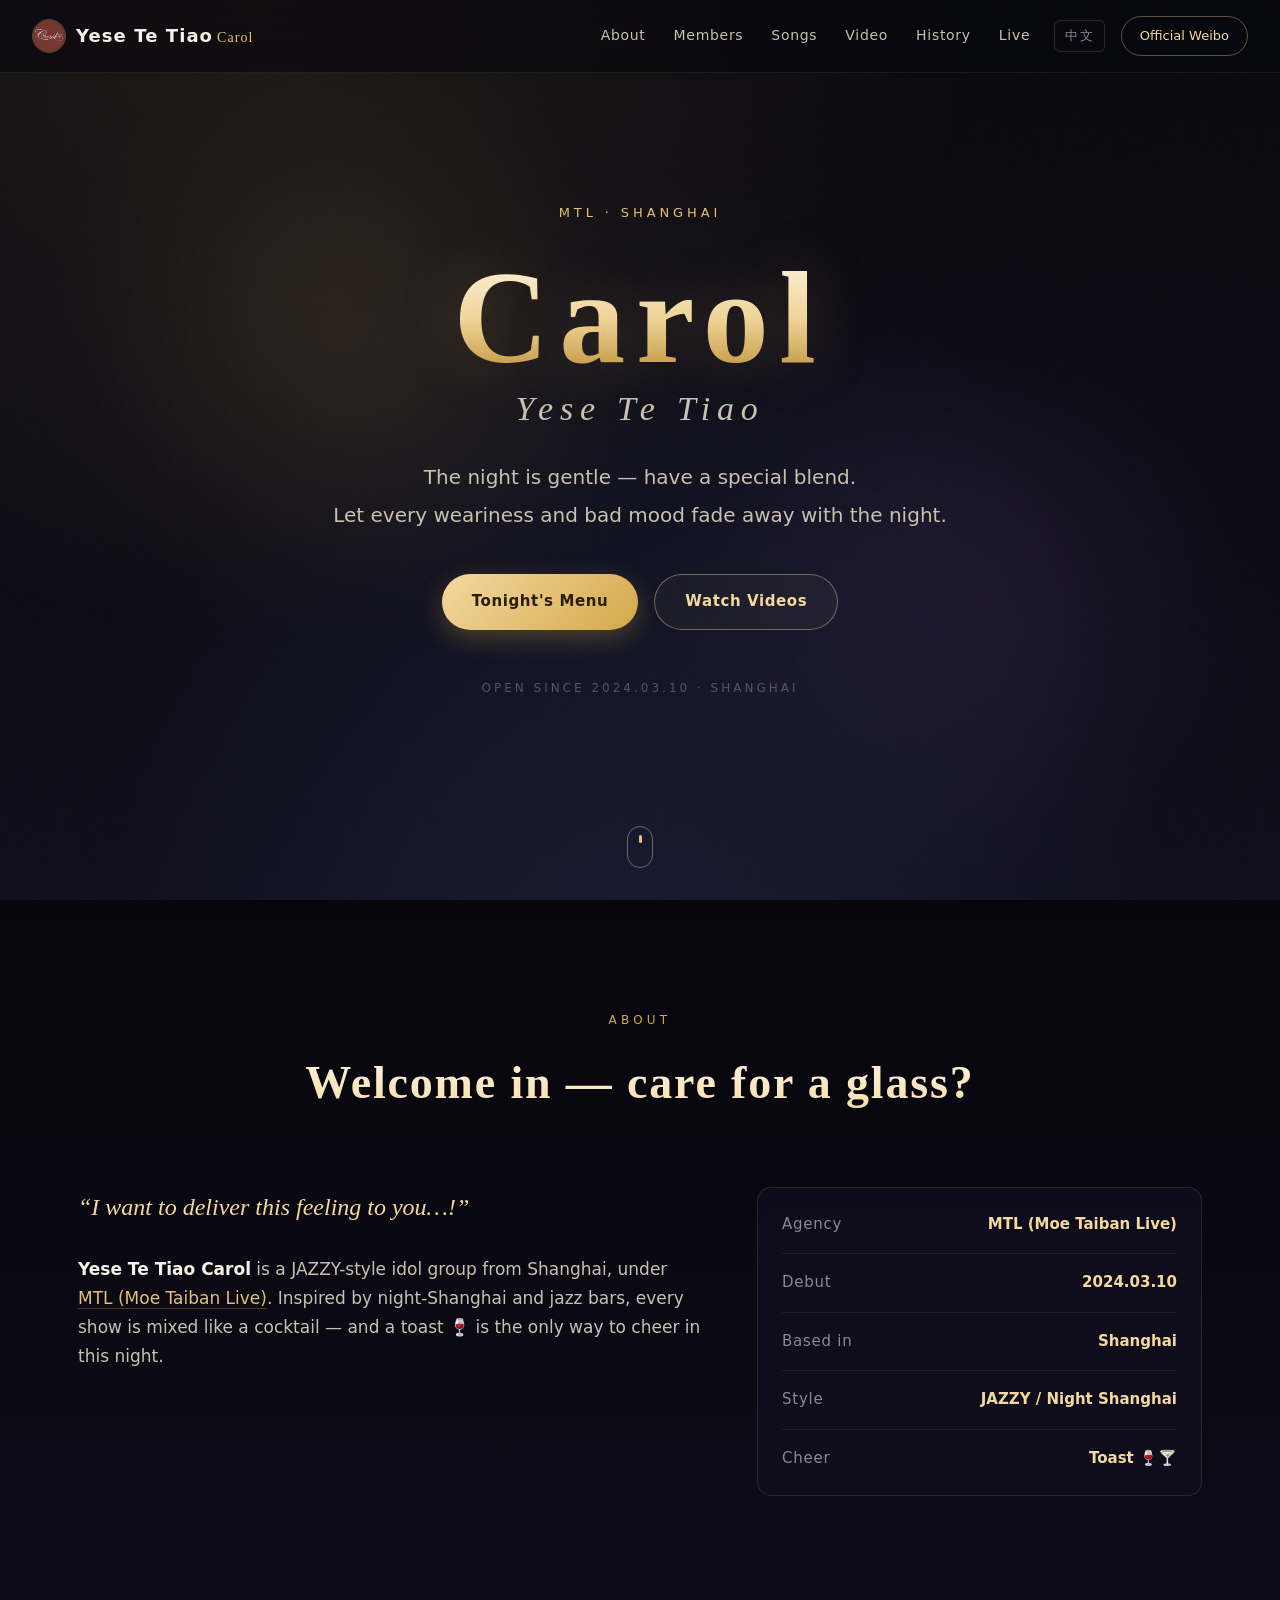
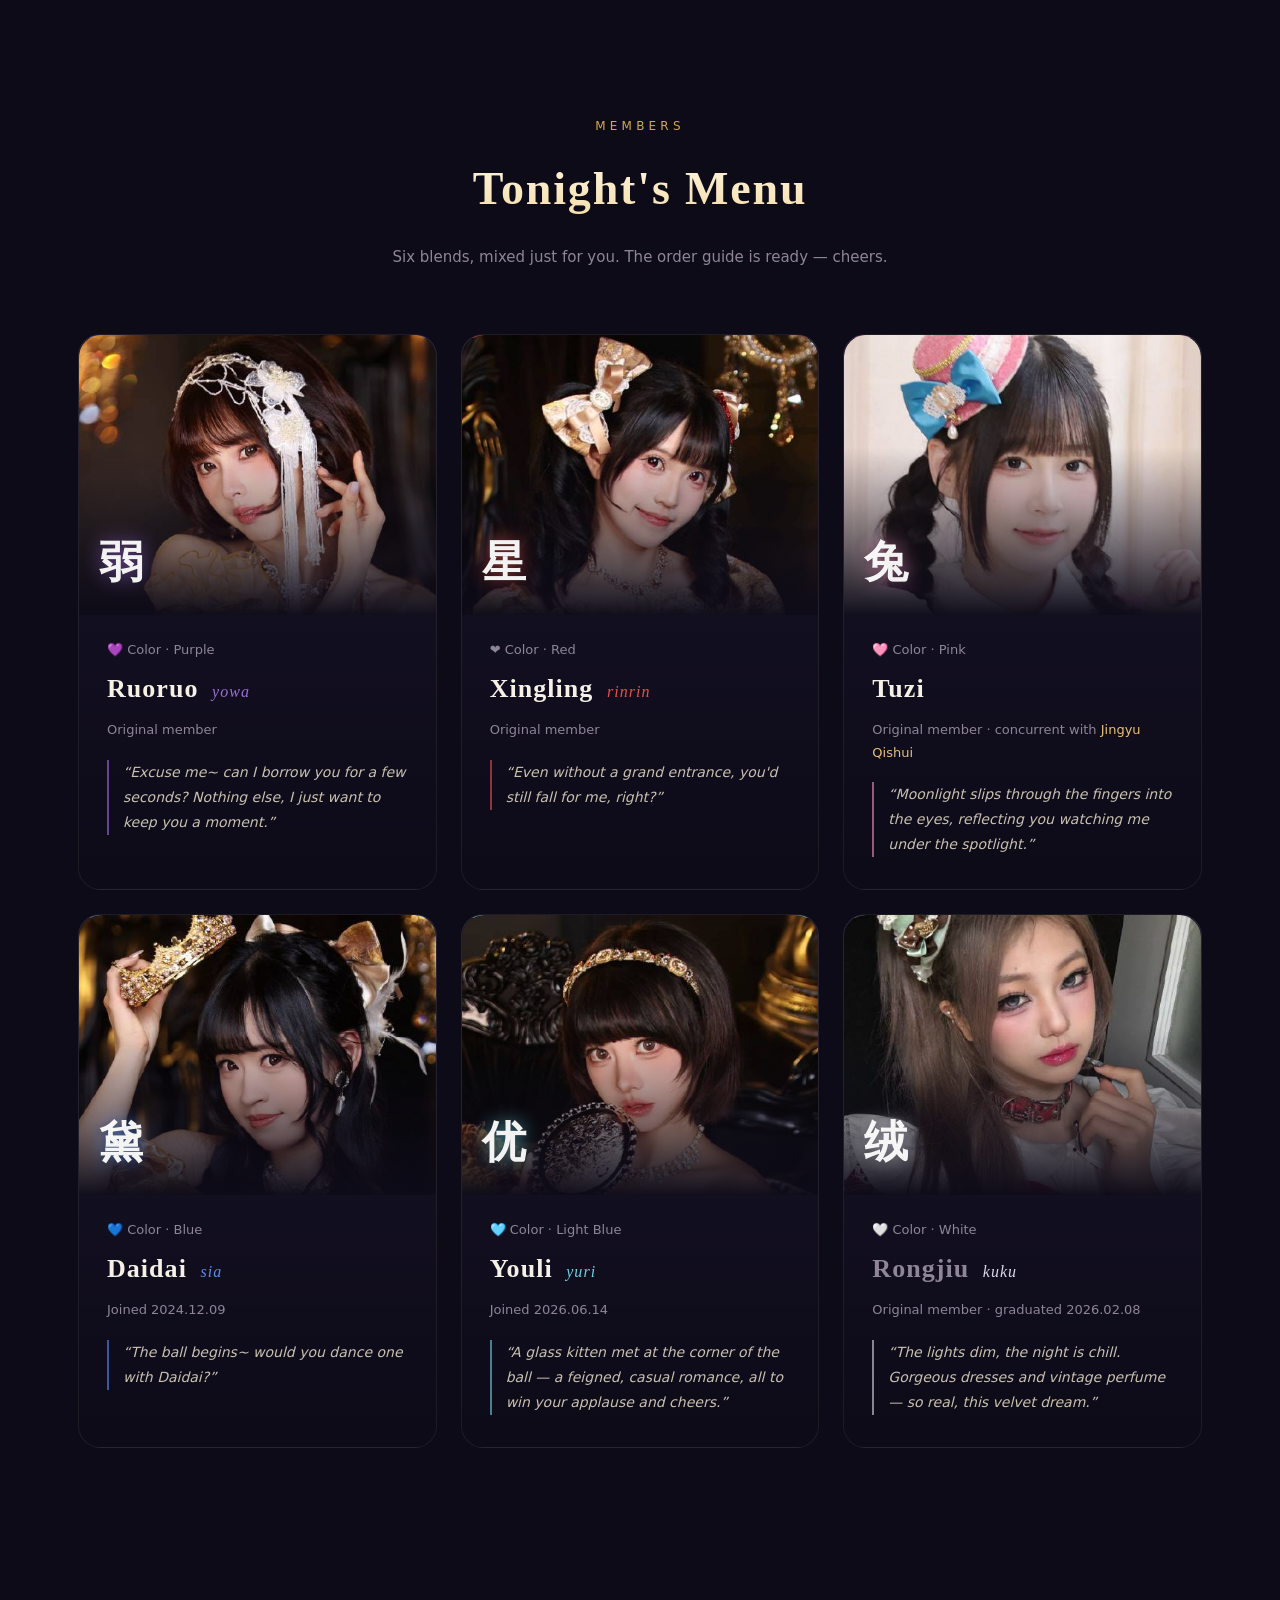
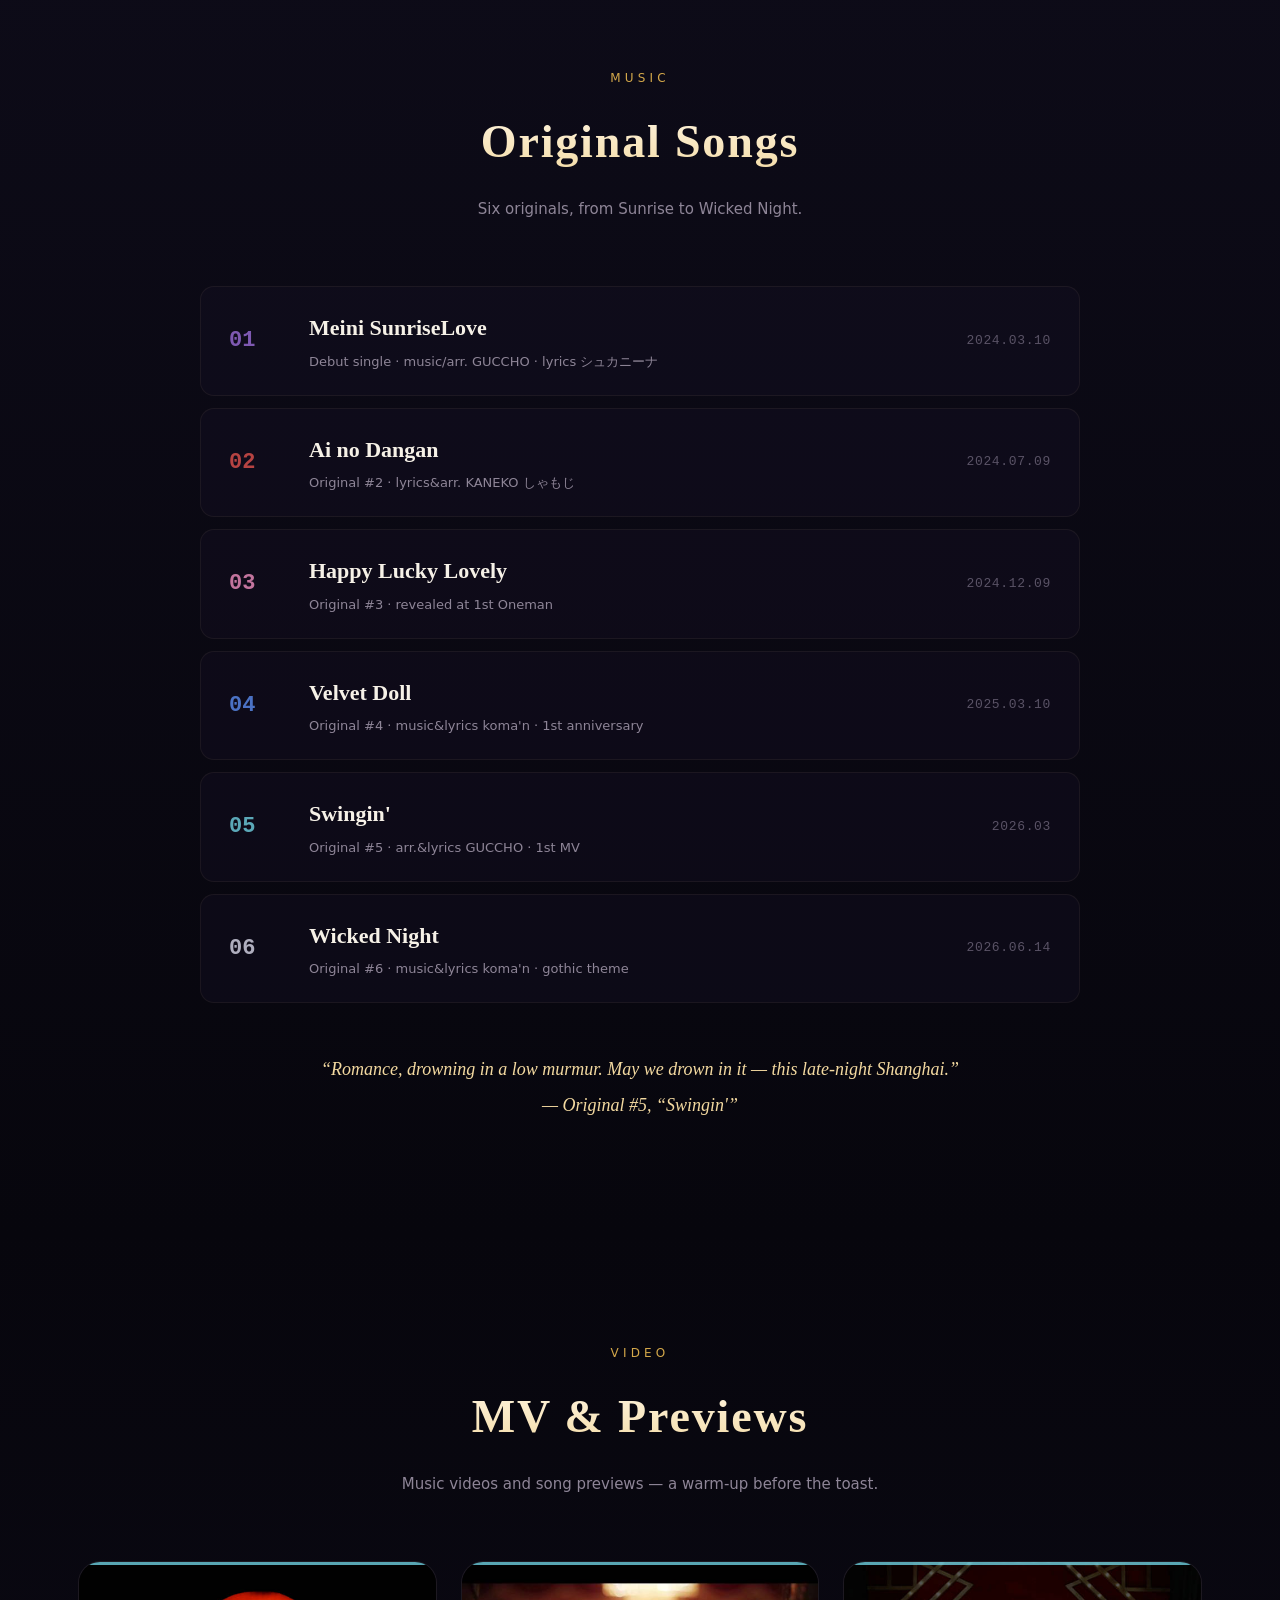
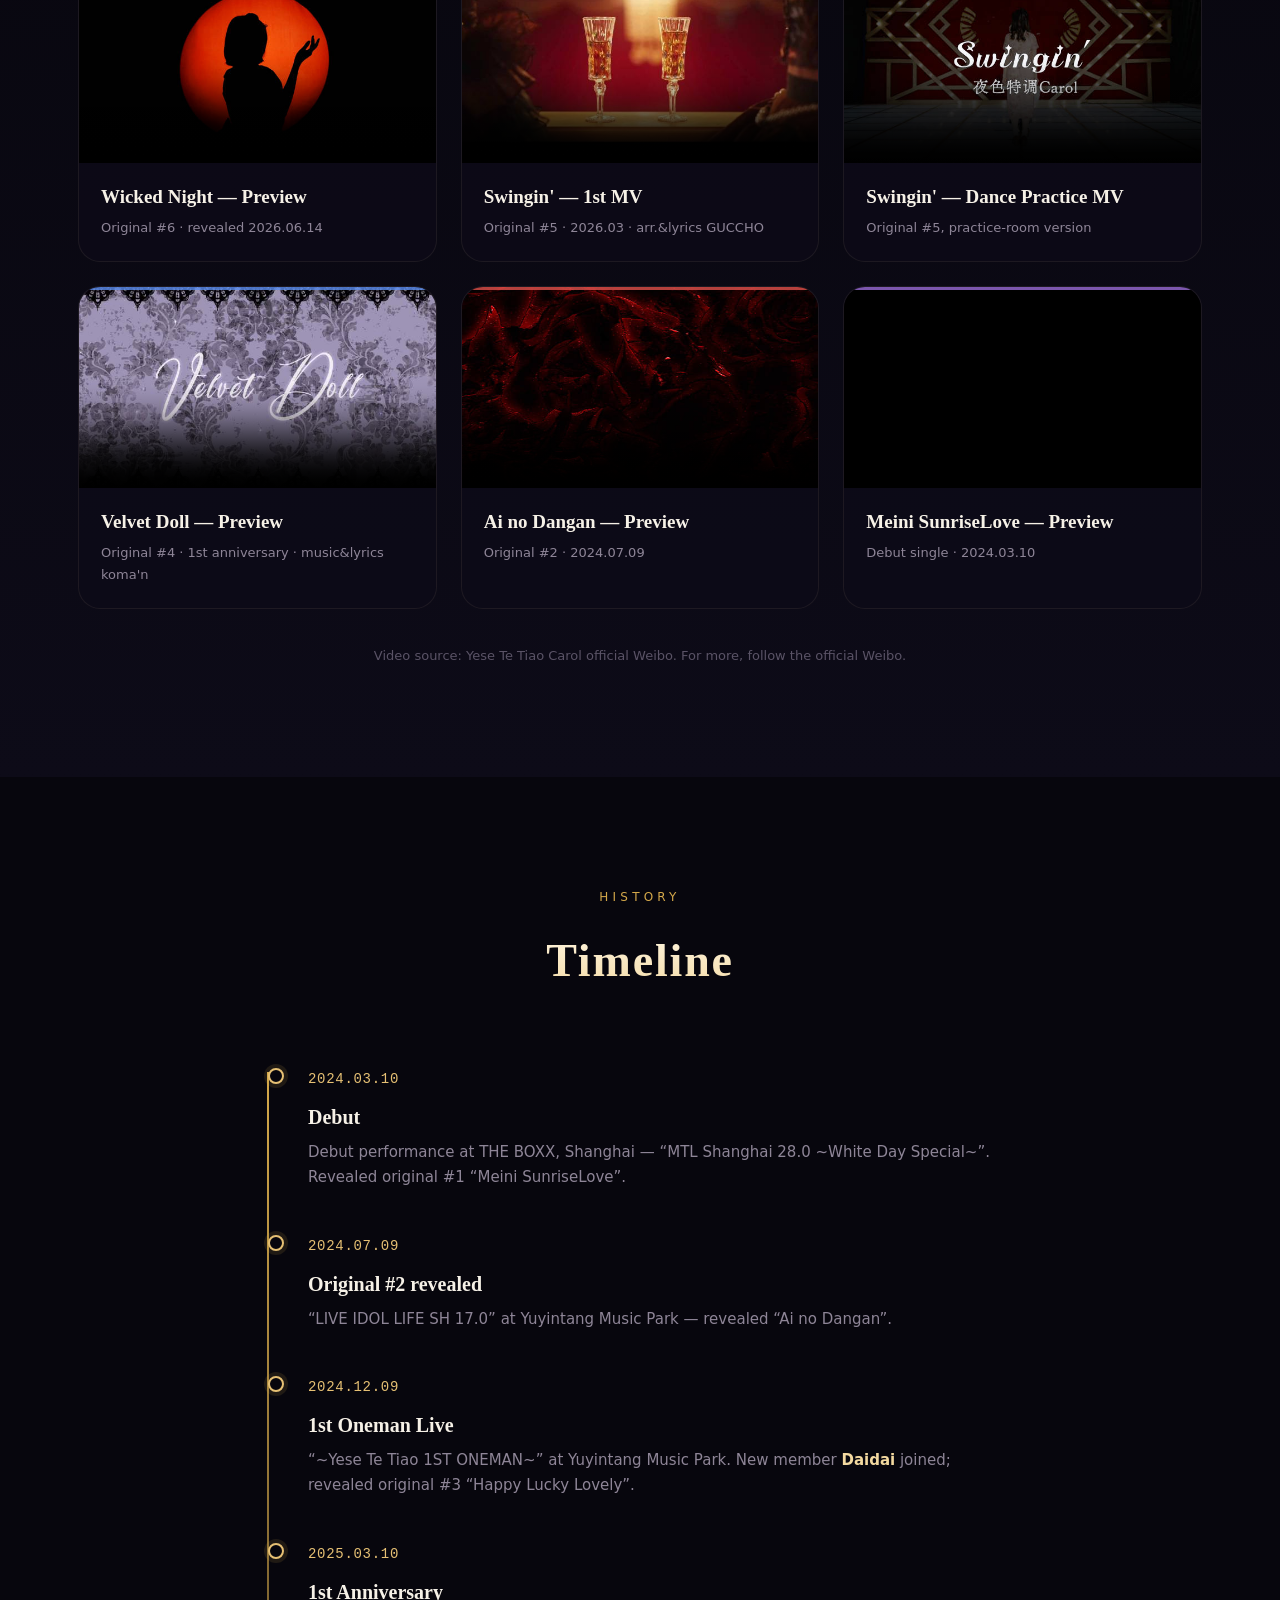
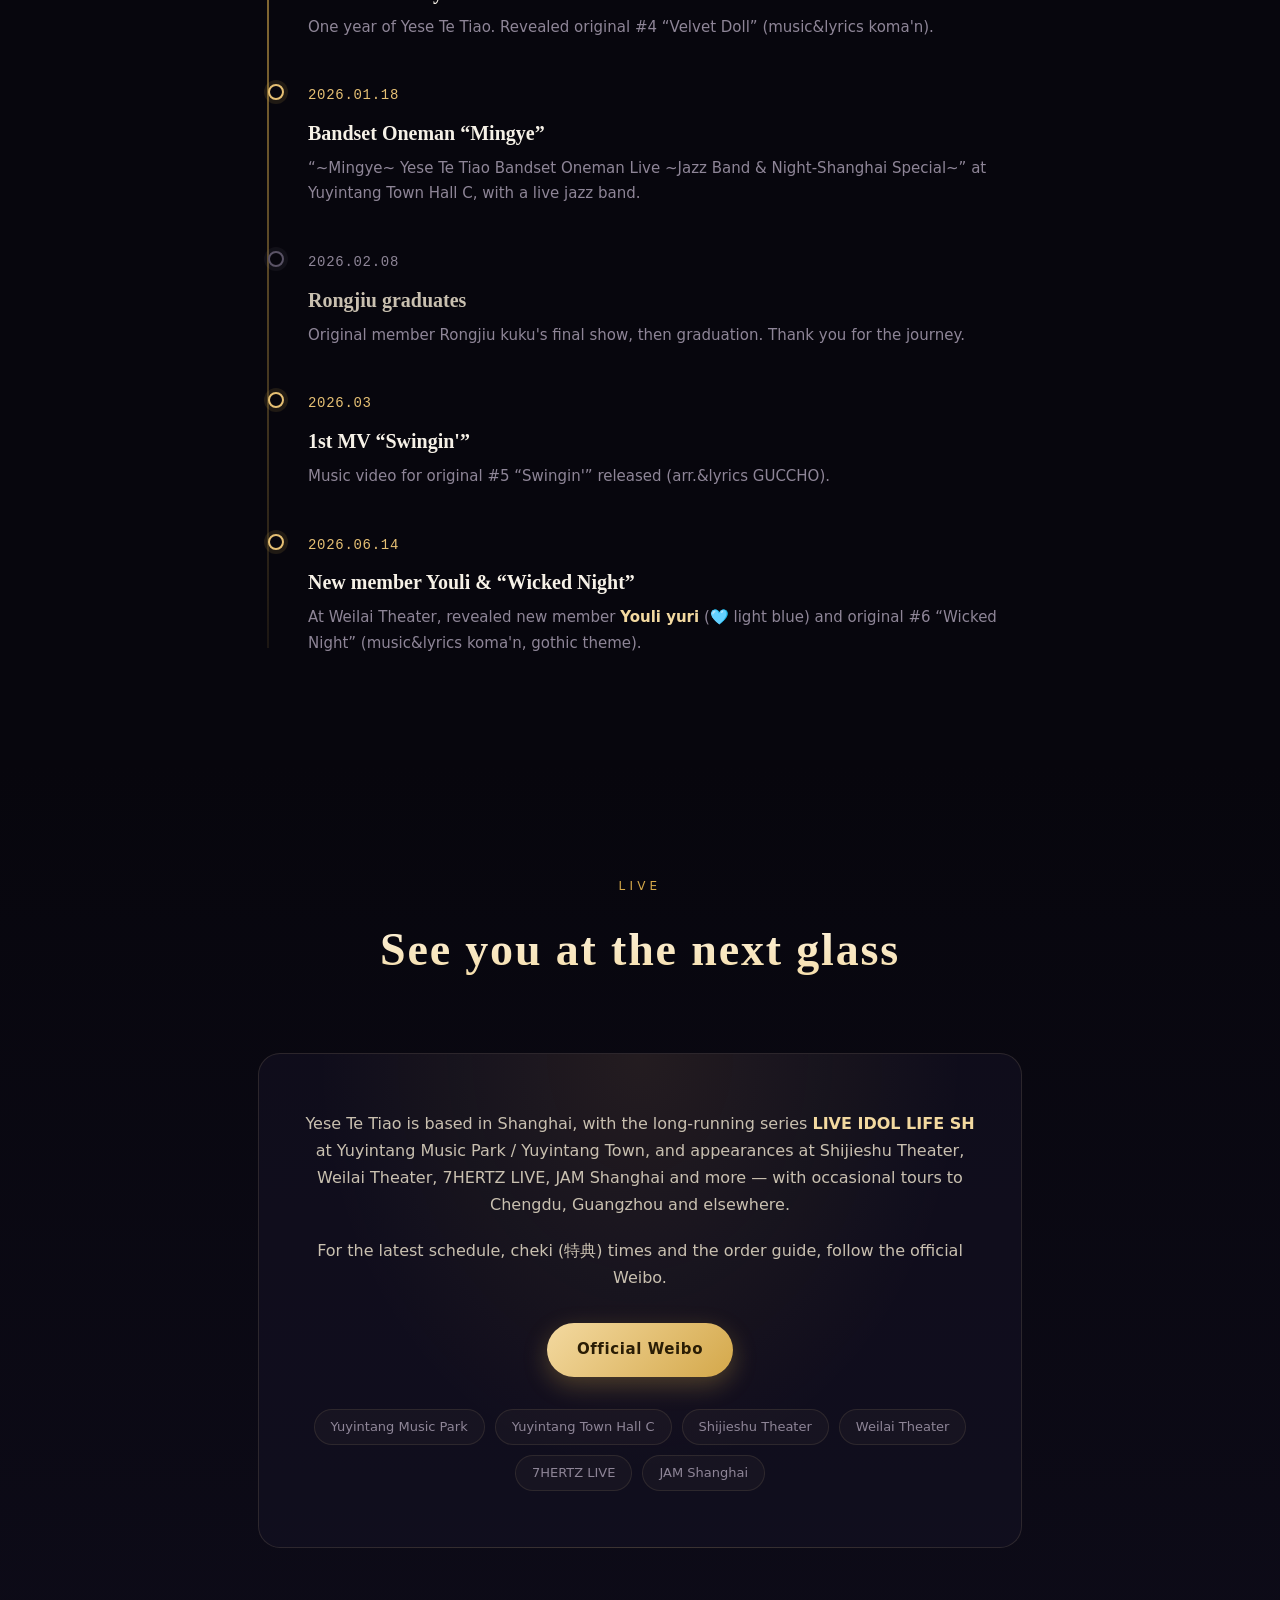
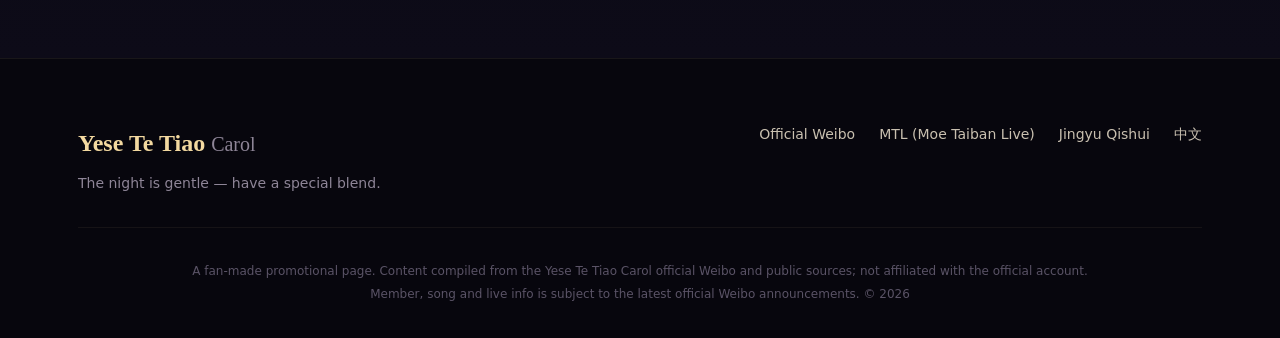
==== commit 58749ad3: "英文版修正：MTL 全称改为 Moe Taiban Live，Hero 大字改为 Carol - MTL 全称由 Miao Tu Lai Entertainment 改为 Moe Taiban Liv" ====
--- a/en.html
+++ b/en.html
@@ -4,7 +4,7 @@
 <meta charset="UTF-8">
 <meta name="viewport" content="width=device-width, initial-scale=1.0">
 <title>Yese Te Tiao Carol — A JAZZY Idol Group from Shanghai</title>
-<meta name="description" content="Yese Te Tiao Carol — a JAZZY-style idol group from Shanghai. The night is gentle; have a special blend. Under MTL (Miao Tu Lai Entertainment).">
+<meta name="description" content="Yese Te Tiao Carol — a JAZZY-style idol group from Shanghai. The night is gentle; have a special blend. Under MTL (Moe Taiban Live).">
 <link rel="icon" type="image/png" href="assets/favicon.png">
 <link rel="preconnect" href="https://fonts.googleapis.com">
 <link rel="stylesheet" href="style.css">
@@ -41,8 +41,8 @@
   <div class="hero__inner">
     <p class="hero__kicker">MTL · Shanghai</p>
     <h1 class="hero__title">
-      <span class="hero__title-main">Yese Te Tiao</span>
-      <span class="hero__title-sub">Carol</span>
+      <span class="hero__title-main">Carol</span>
+      <span class="hero__title-sub">Yese Te Tiao</span>
     </h1>
     <p class="hero__tagline">The night is gentle — have a special blend.<br>Let every weariness and bad mood fade away with the night.</p>
     <div class="hero__actions">
@@ -68,13 +68,13 @@
         <p>“I want to deliver this feeling to you…!”</p>
         <p>
           <strong>Yese Te Tiao Carol</strong> is a JAZZY-style idol group from Shanghai,
-          under <a href="https://weibo.com/u/7607627668" target="_blank" rel="noopener">MTL (Miao Tu Lai Entertainment)</a>.
+          under <a href="https://weibo.com/u/7607627668" target="_blank" rel="noopener">MTL (Moe Taiban Live)</a>.
           Inspired by night-Shanghai and jazz bars, every show is mixed like a cocktail —
           and a toast 🍷 is the only way to cheer in this night.
         </p>
       </div>
       <ul class="about__facts">
-        <li><span>Agency</span><b>MTL (Miao Tu Lai)</b></li>
+        <li><span>Agency</span><b>MTL (Moe Taiban Live)</b></li>
         <li><span>Debut</span><b>2024.03.10</b></li>
         <li><span>Based in</span><b>Shanghai</b></li>
         <li><span>Style</span><b>JAZZY / Night Shanghai</b></li>
@@ -437,7 +437,7 @@
       </div>
       <div class="footer__links">
         <a href="https://weibo.com/u/2140549692" target="_blank" rel="noopener">Official Weibo</a>
-        <a href="https://weibo.com/u/7607627668" target="_blank" rel="noopener">MTL (Miao Tu Lai)</a>
+        <a href="https://weibo.com/u/7607627668" target="_blank" rel="noopener">MTL (Moe Taiban Live)</a>
         <a href="https://weibo.com/u/7730716285" target="_blank" rel="noopener">Jingyu Qishui</a>
         <a href="index.html">中文</a>
       </div>
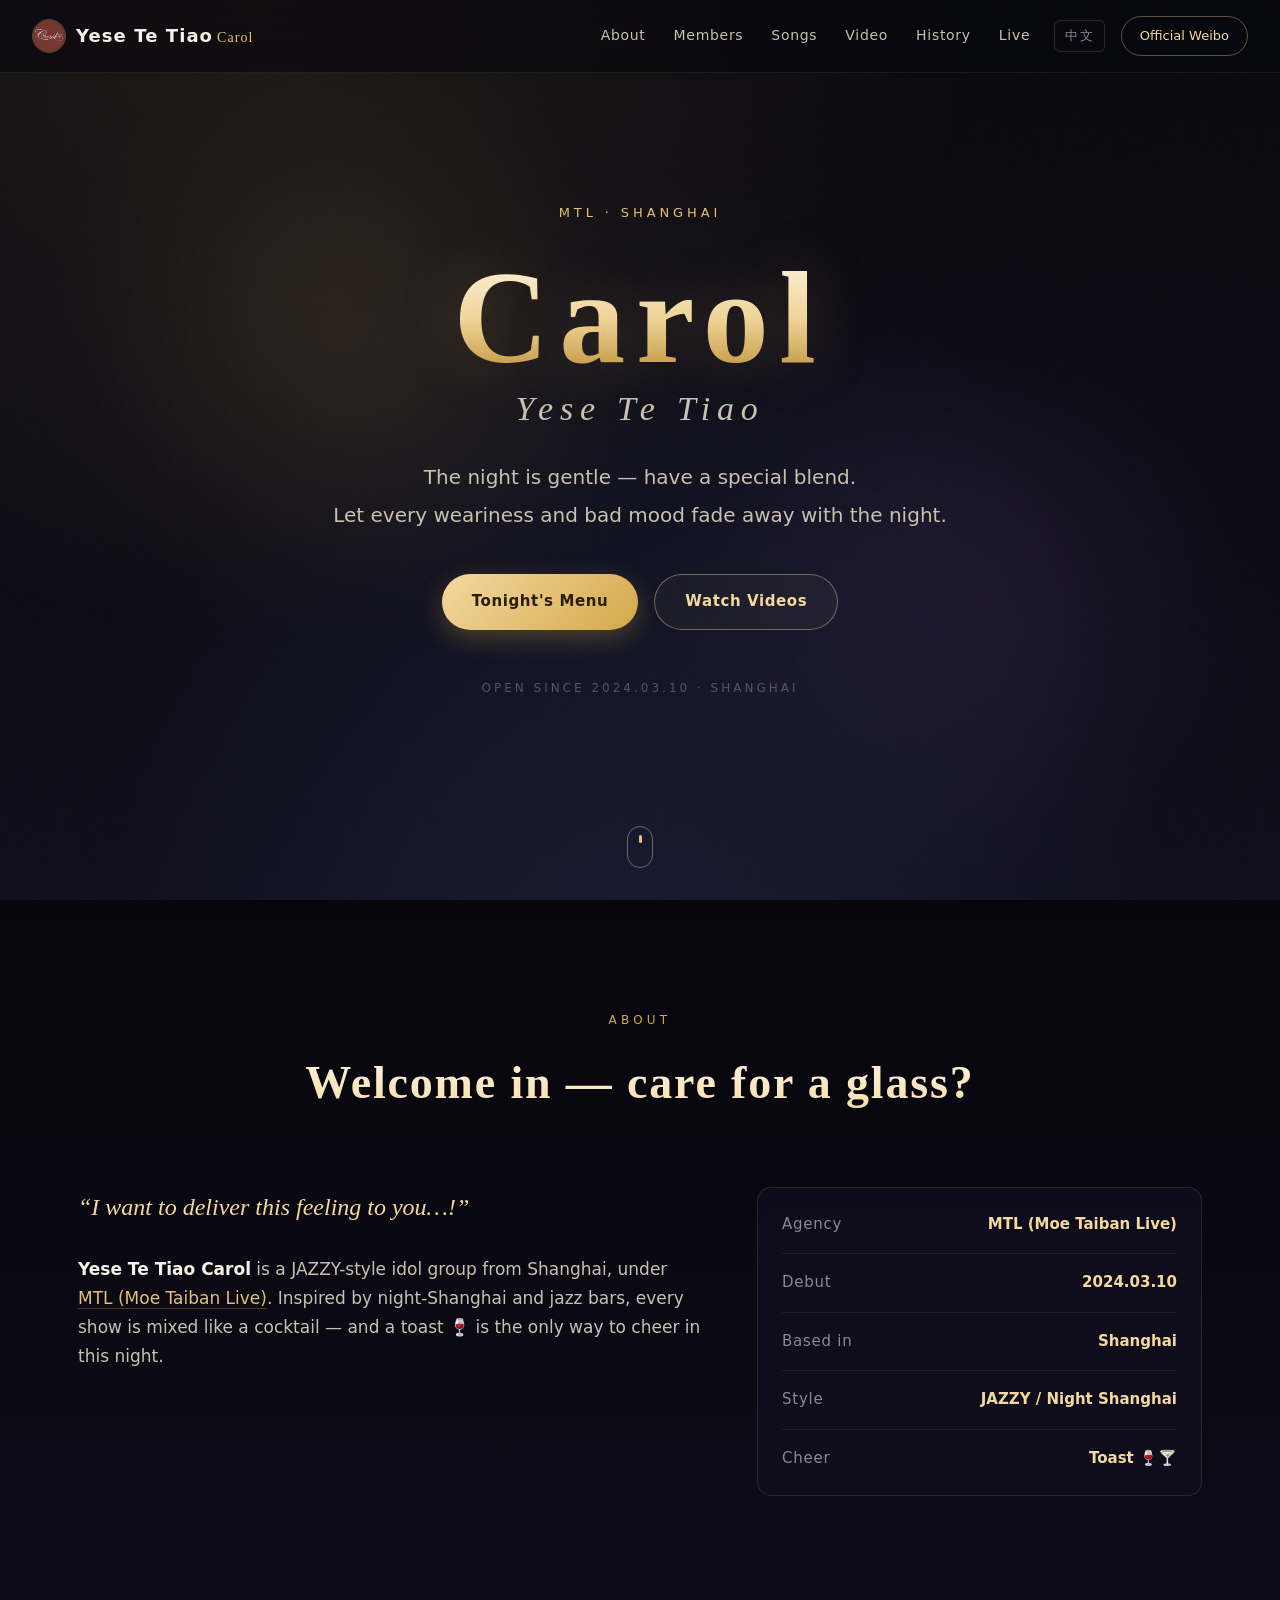
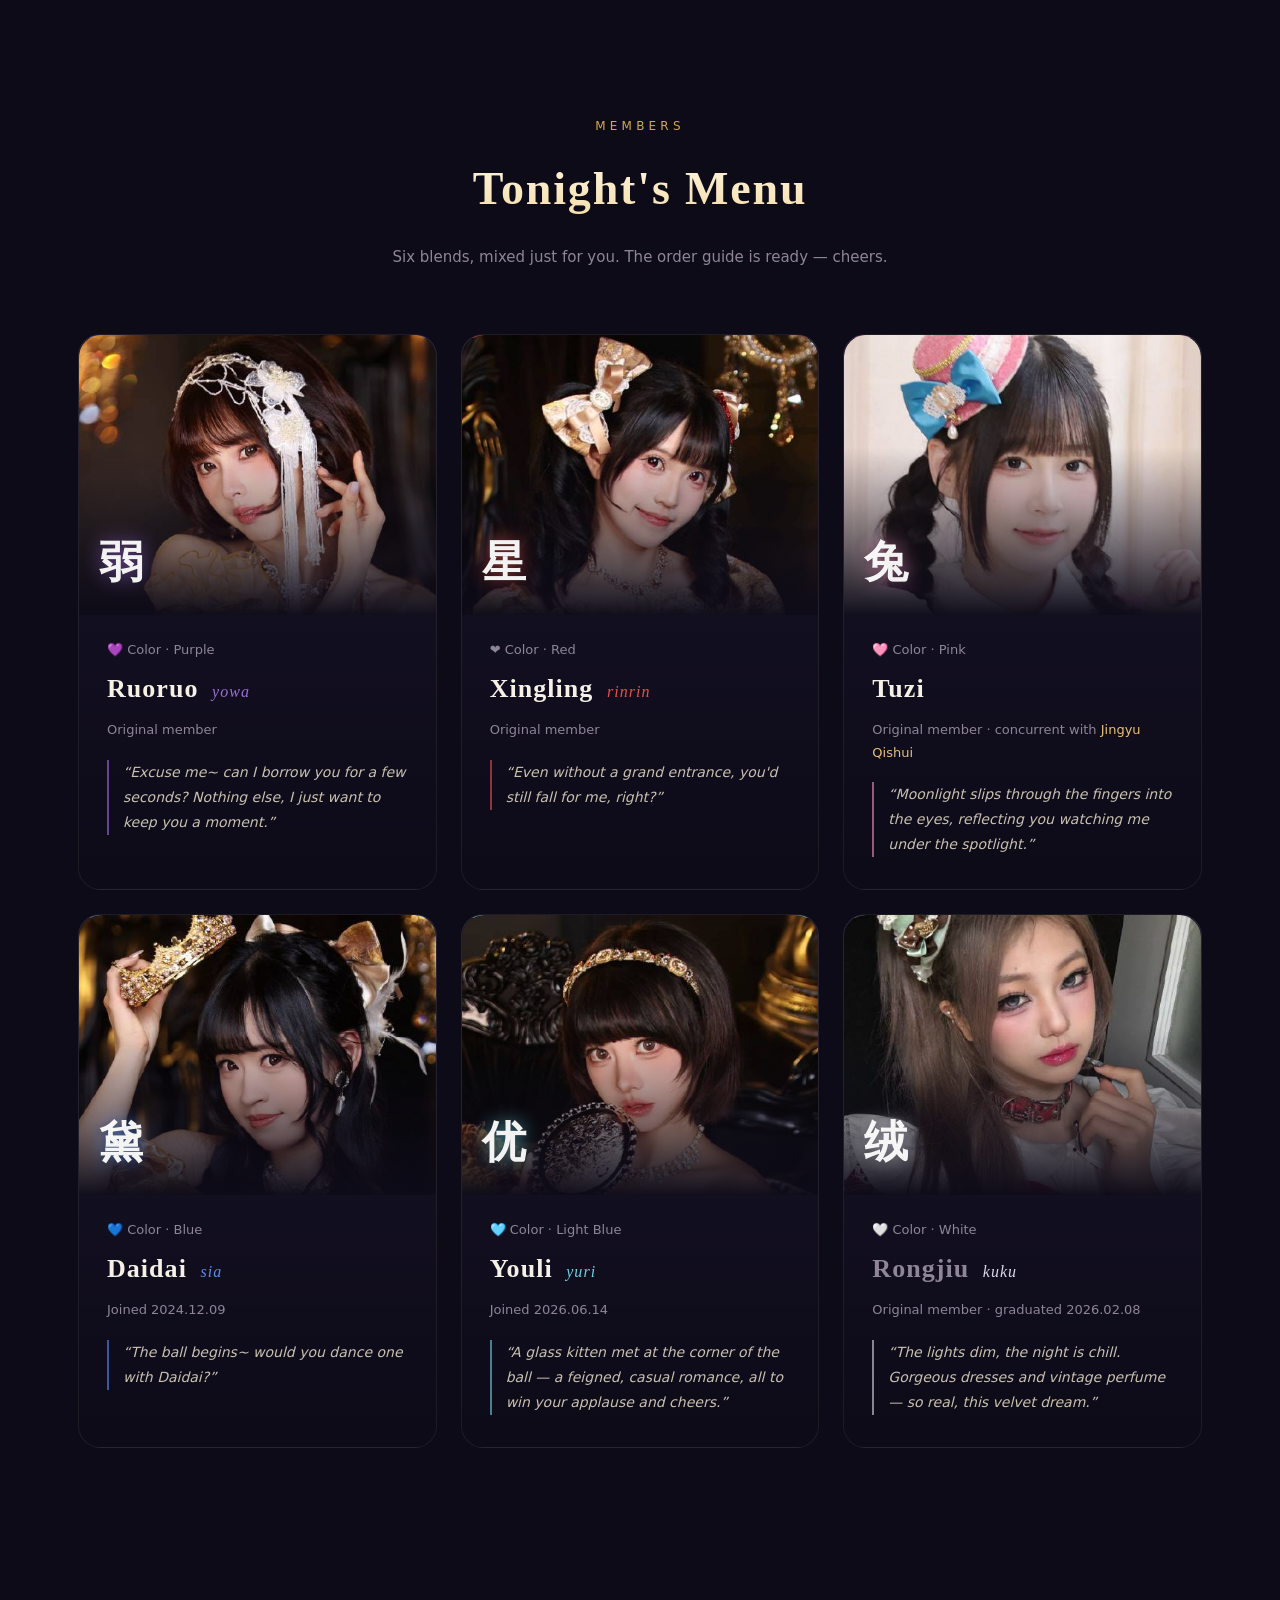
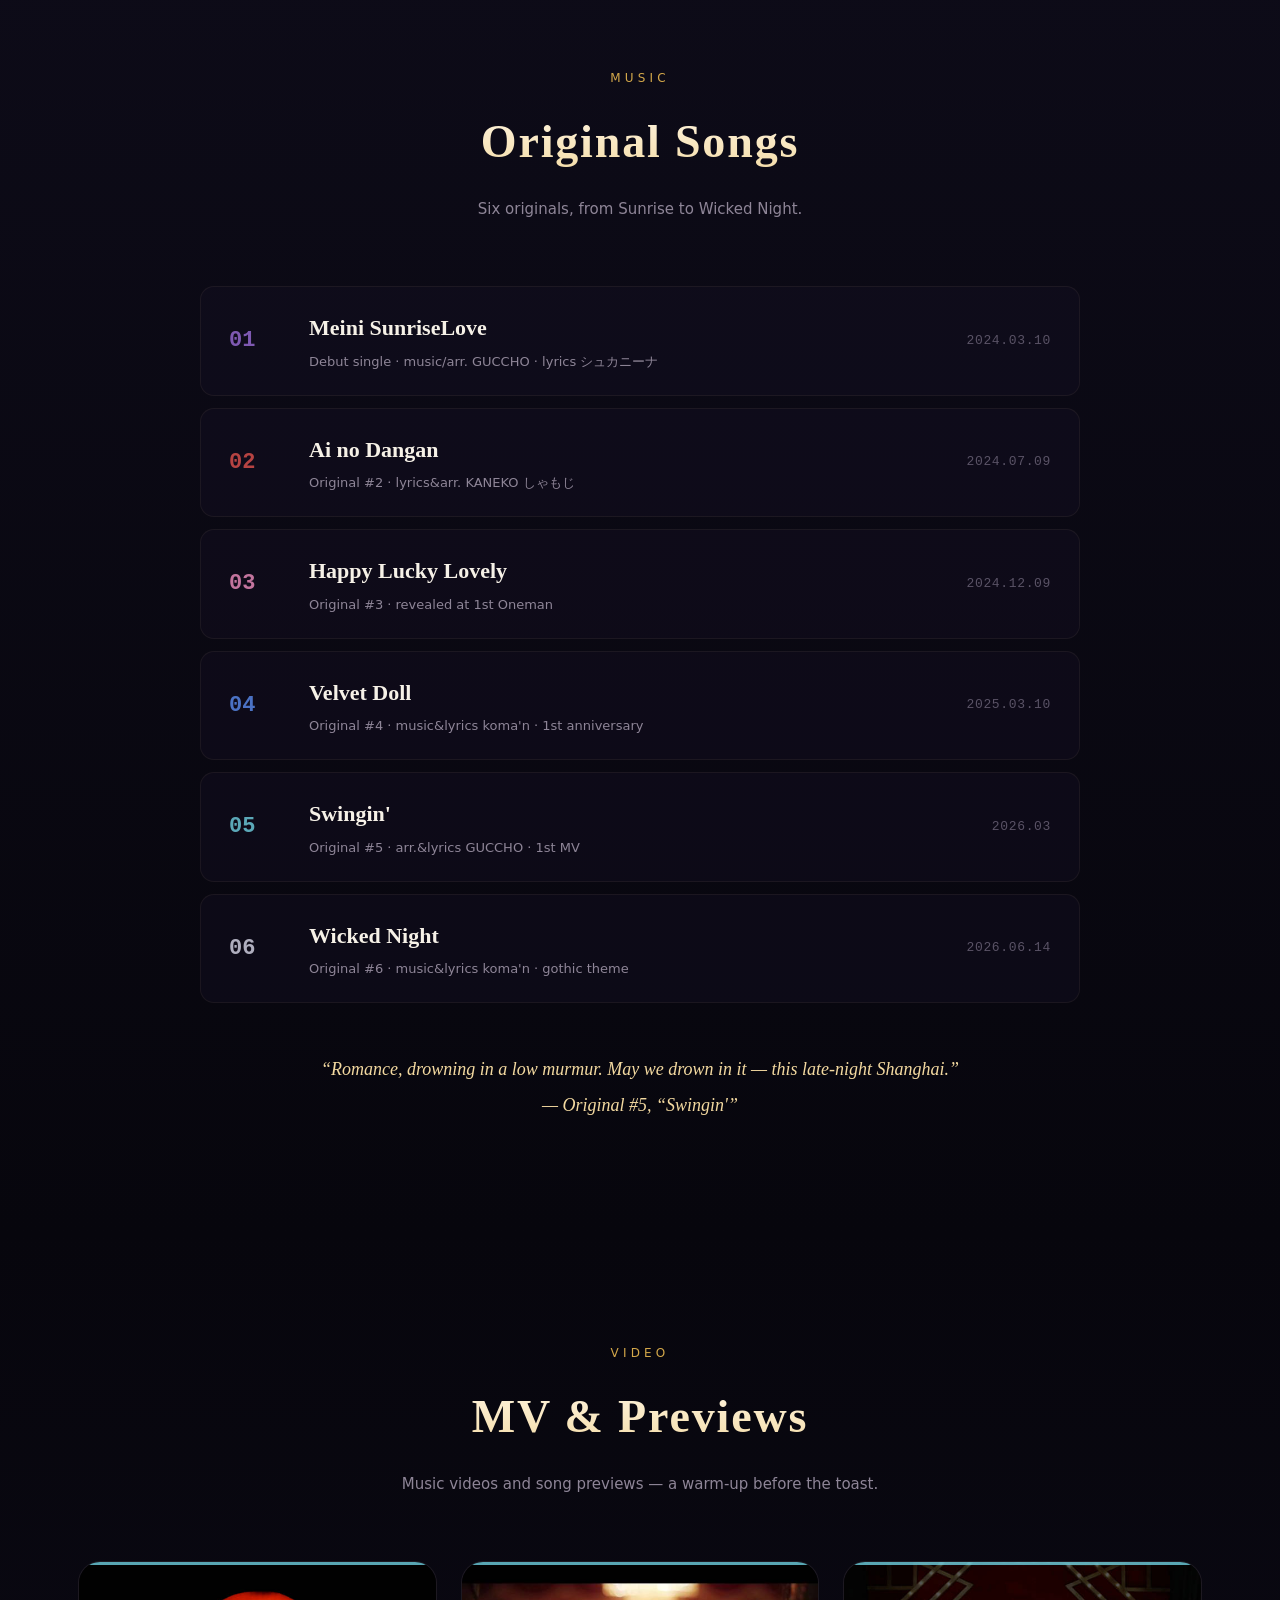
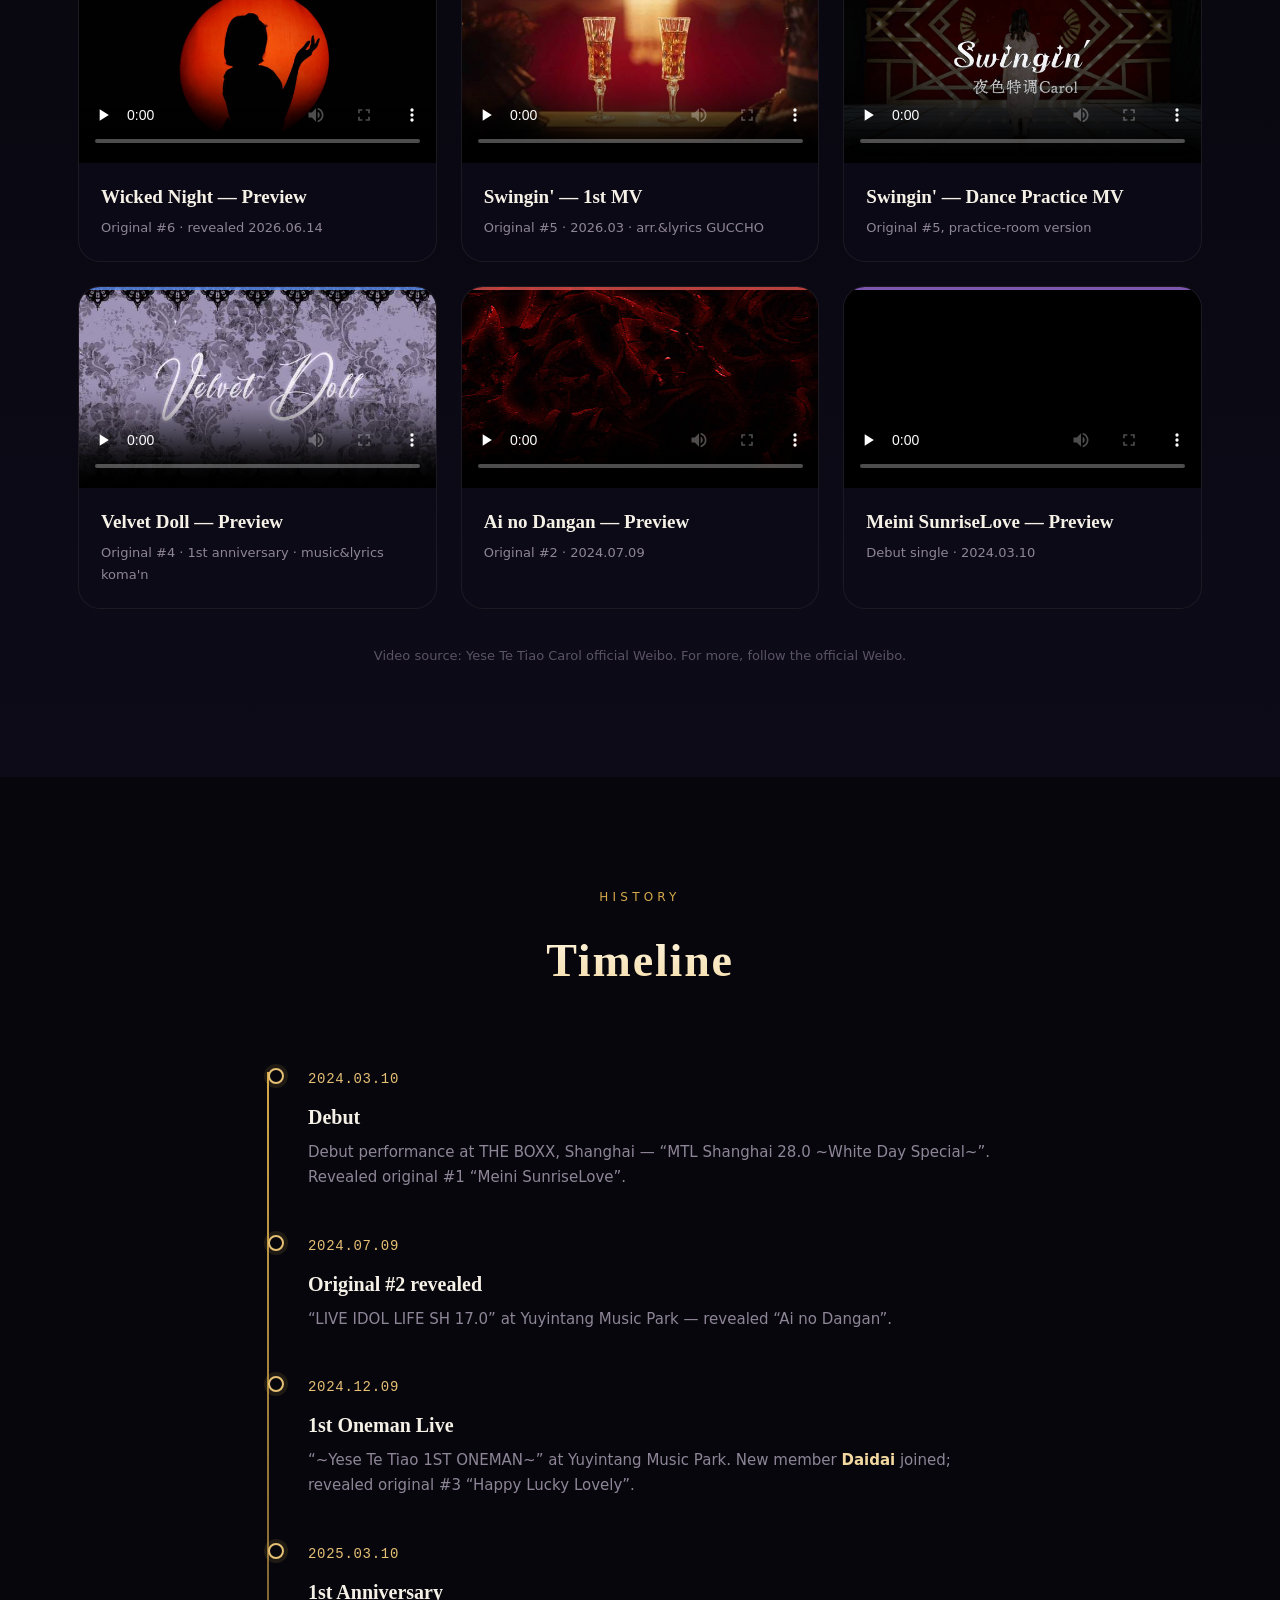
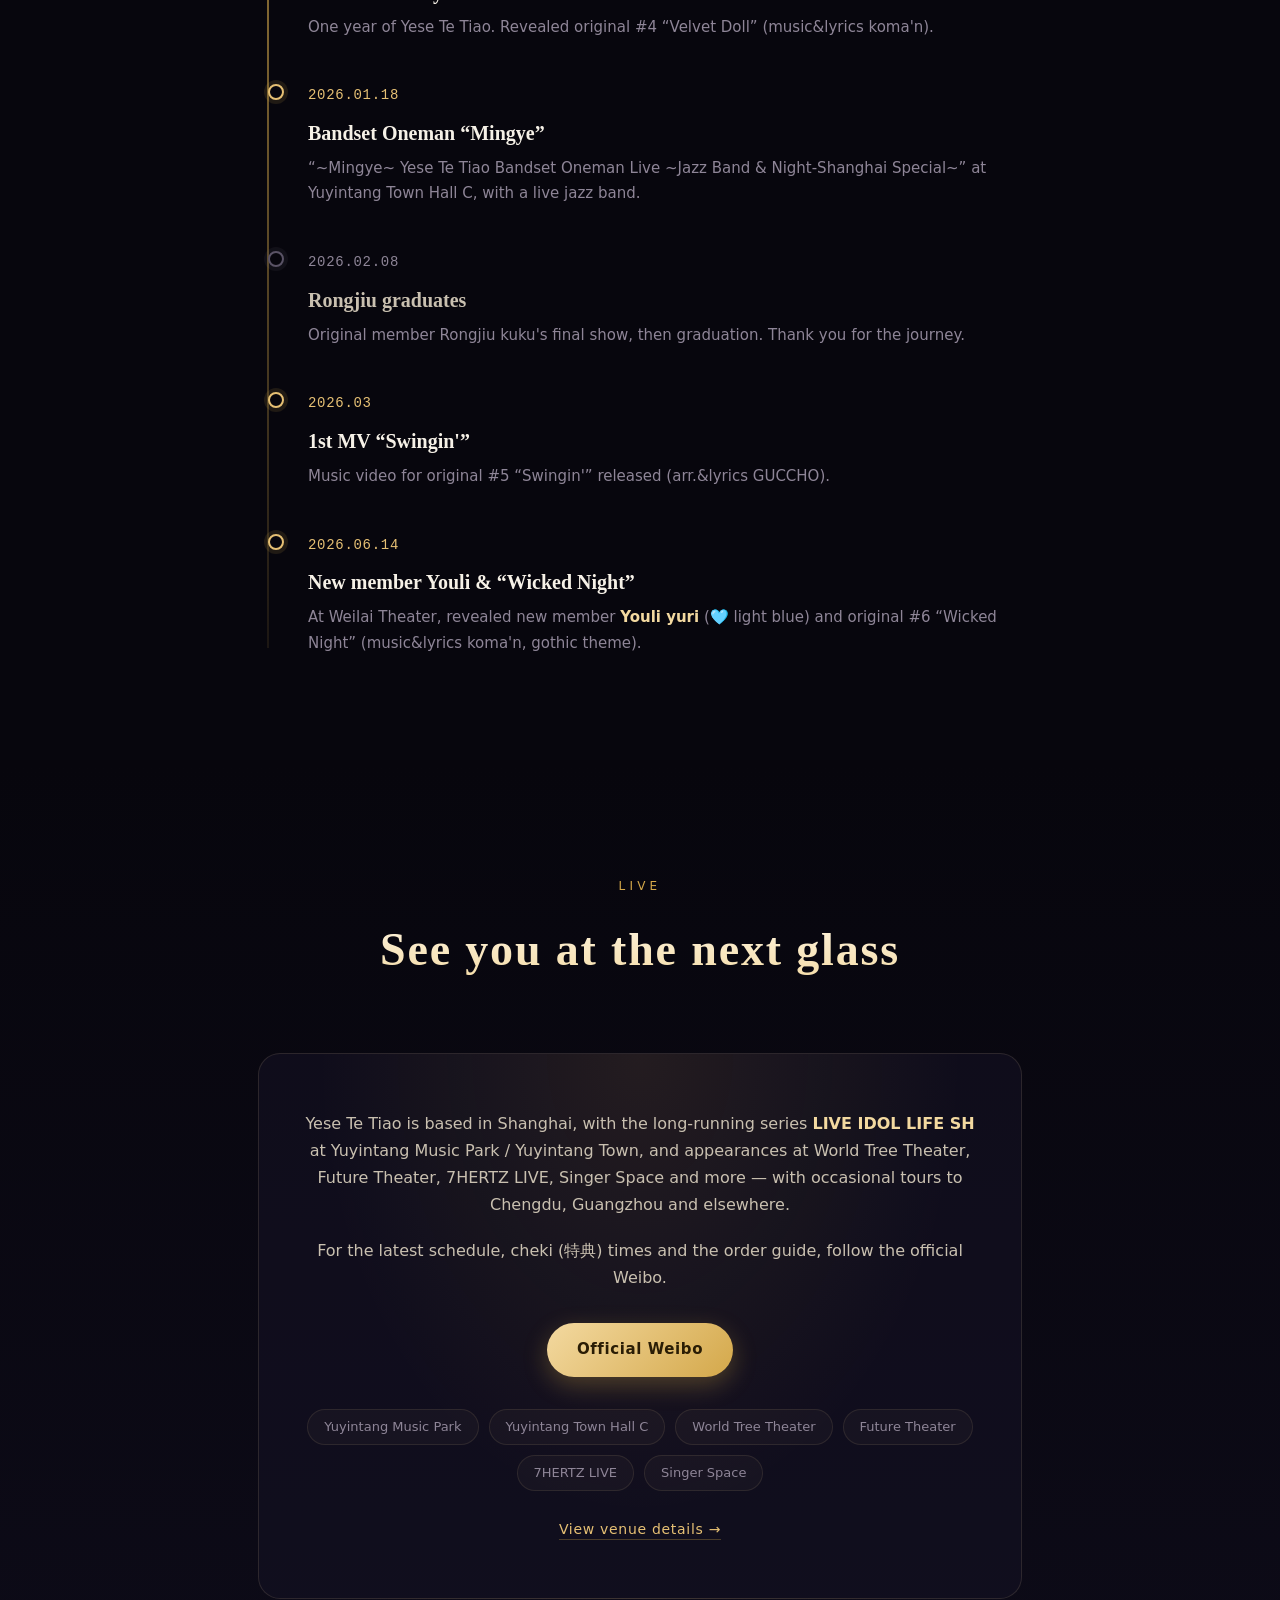
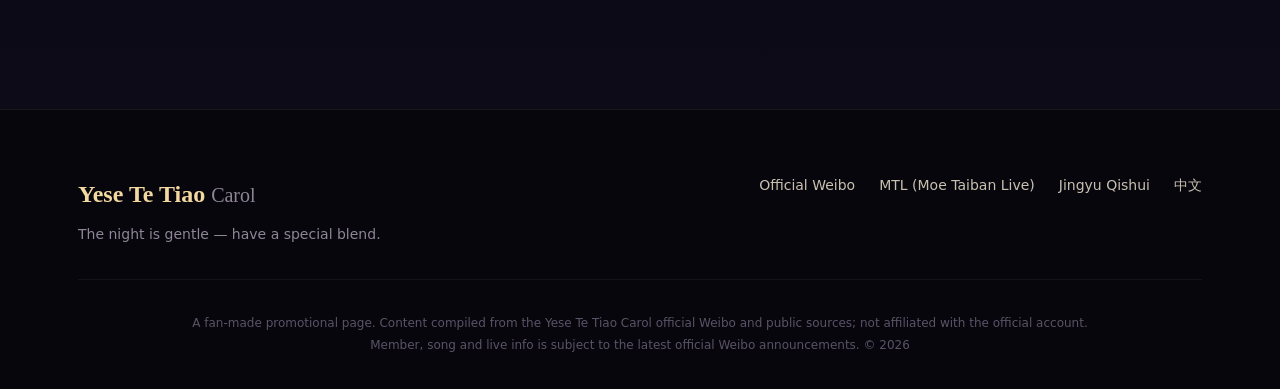
==== commit 6a02e1e0: "新增演出场地介绍页（中英双语），主页演出区链接过去 - 新增 venues.html / venues-en.html：6 个场地卡片（地址、交通、类型、介绍） - 主页 index.html / e" ====
--- a/en.html
+++ b/en.html
@@ -407,7 +407,7 @@
     <div class="live__card">
       <p class="live__text">
         Yese Te Tiao is based in Shanghai, with the long-running series <em>LIVE IDOL LIFE SH</em> at Yuyintang Music Park / Yuyintang Town,
-        and appearances at Shijieshu Theater, Weilai Theater, 7HERTZ LIVE, JAM Shanghai and more — with occasional tours to Chengdu, Guangzhou and elsewhere.
+        and appearances at World Tree Theater, Future Theater, 7HERTZ LIVE, Singer Space and more — with occasional tours to Chengdu, Guangzhou and elsewhere.
       </p>
       <p class="live__text">
         For the latest schedule, cheki (特典) times and the order guide, follow the official Weibo.
@@ -416,13 +416,14 @@
         <a href="https://weibo.com/u/2140549692" target="_blank" rel="noopener" class="btn btn--gold">Official Weibo</a>
       </div>
       <ul class="live__venues">
-        <li>Yuyintang Music Park</li>
-        <li>Yuyintang Town Hall C</li>
-        <li>Shijieshu Theater</li>
-        <li>Weilai Theater</li>
-        <li>7HERTZ LIVE</li>
-        <li>JAM Shanghai</li>
+        <li><a href="venues-en.html">Yuyintang Music Park</a></li>
+        <li><a href="venues-en.html">Yuyintang Town Hall C</a></li>
+        <li><a href="venues-en.html">World Tree Theater</a></li>
+        <li><a href="venues-en.html">Future Theater</a></li>
+        <li><a href="venues-en.html">7HERTZ LIVE</a></li>
+        <li><a href="venues-en.html">Singer Space</a></li>
       </ul>
+      <p class="live__more"><a href="venues-en.html">View venue details →</a></p>
     </div>
   </div>
 </section>
--- a/style.css
+++ b/style.css
@@ -459,7 +459,20 @@
   font-size: 13px; color: var(--ink-500); padding: 6px 16px;
   border: 1px solid rgba(243, 217, 160, 0.1); border-radius: 100px;
   background: rgba(243, 217, 160, 0.03);
-}
+  transition: all .2s ease;
+}
+.live__venues li a { color: inherit; }
+.live__venues li:hover {
+  color: var(--gold-300); border-color: rgba(243, 217, 160, 0.35);
+  background: rgba(243, 217, 160, 0.08);
+}
+.live__more { margin-top: 24px; }
+.live__more a {
+  font-size: 14px; color: var(--gold-400); letter-spacing: 0.05em;
+  border-bottom: 1px solid rgba(212, 168, 74, 0.3); padding-bottom: 2px;
+  transition: color .2s ease;
+}
+.live__more a:hover { color: var(--gold-300); }
 
 /* ============================================================
    页脚
@@ -481,6 +494,98 @@
 }
 
 /* ============================================================
+   场地介绍页
+   ============================================================ */
+.page-hero {
+  position: relative; min-height: 60vh; min-height: 60svh;
+  display: flex; align-items: center; justify-content: center;
+  text-align: center; overflow: hidden;
+  background:
+    radial-gradient(ellipse at 50% 120%, rgba(91, 141, 239, 0.12), transparent 60%),
+    radial-gradient(ellipse at 20% 0%, rgba(212, 168, 74, 0.1), transparent 50%),
+    linear-gradient(180deg, var(--night-900) 0%, var(--night-800) 100%);
+  padding: 120px 24px 80px;
+}
+.page-hero__inner { position: relative; z-index: 2; max-width: 760px; }
+.page-hero__kicker {
+  font-size: 12px; letter-spacing: 0.35em; text-transform: uppercase;
+  color: var(--gold-500); margin-bottom: 18px;
+}
+.page-hero__title {
+  font-family: var(--font-serif); font-weight: 700;
+  font-size: clamp(40px, 7vw, 72px); letter-spacing: 0.06em;
+  background: linear-gradient(180deg, #fff7e6, var(--gold-300));
+  -webkit-background-clip: text; background-clip: text; color: transparent;
+  margin-bottom: 20px;
+}
+.page-hero__desc { font-size: 16px; color: var(--ink-300); line-height: 1.9; margin-bottom: 32px; }
+.page-hero__back {
+  font-size: 14px; color: var(--gold-400); letter-spacing: 0.05em;
+  padding: 8px 20px; border: 1px solid rgba(243, 217, 160, 0.25); border-radius: 100px;
+  transition: all .2s ease;
+}
+.page-hero__back:hover { background: rgba(243, 217, 160, 0.12); border-color: rgba(243, 217, 160, 0.45); }
+
+.venues { background: linear-gradient(180deg, var(--night-800), var(--night-900)); }
+.venues__grid {
+  display: grid; grid-template-columns: repeat(2, 1fr); gap: 24px;
+}
+.venue {
+  position: relative; border-radius: var(--radius-lg);
+  background: linear-gradient(180deg, rgba(29, 24, 48, 0.7), rgba(13, 11, 24, 0.9));
+  border: 1px solid rgba(243, 217, 160, 0.08);
+  padding: 32px 30px; overflow: hidden;
+  transition: transform .35s ease, border-color .35s ease, box-shadow .35s ease;
+}
+.venue::before {
+  content: ""; position: absolute; top: 0; left: 0; right: 0; height: 3px;
+  background: linear-gradient(90deg, var(--gold-500), var(--gold-300)); opacity: 0.7;
+}
+.venue:hover {
+  transform: translateY(-4px);
+  border-color: rgba(243, 217, 160, 0.25);
+  box-shadow: 0 18px 44px rgba(0,0,0,0.5);
+}
+.venue__head { display: flex; align-items: flex-start; gap: 16px; margin-bottom: 20px; }
+.venue__no {
+  font-family: var(--font-mono); font-size: 26px; font-weight: 700;
+  color: var(--gold-500); opacity: 0.85; line-height: 1;
+  flex-shrink: 0;
+}
+.venue__title { flex: 1; }
+.venue__name {
+  font-family: var(--font-serif); font-size: 22px; font-weight: 700;
+  color: var(--ink-100); letter-spacing: 0.03em; line-height: 1.3;
+}
+.venue__name small {
+  display: block; font-family: var(--font-serif); font-style: italic;
+  font-weight: 400; color: var(--gold-400); font-size: 14px; margin-top: 4px;
+}
+.venue__type {
+  display: inline-block; font-size: 11px; letter-spacing: 0.1em;
+  color: var(--ink-500); padding: 3px 10px;
+  border: 1px solid rgba(243, 217, 160, 0.15); border-radius: 100px;
+  margin-top: 10px;
+}
+.venue__facts {
+  margin-bottom: 18px; padding: 4px 0;
+  border-top: 1px solid rgba(243, 217, 160, 0.07);
+  border-bottom: 1px solid rgba(243, 217, 160, 0.07);
+}
+.venue__facts > div {
+  display: flex; gap: 12px; padding: 10px 0; font-size: 14px;
+}
+.venue__facts > div + div { border-top: 1px solid rgba(243, 217, 160, 0.05); }
+.venue__facts dt { color: var(--ink-500); white-space: nowrap; flex-shrink: 0; }
+.venue__facts dd { color: var(--ink-100); }
+.venue__desc { font-size: 14px; color: var(--ink-300); line-height: 1.85; }
+.venue__desc em { color: var(--gold-300); font-style: normal; font-weight: 600; }
+.venues__note {
+  text-align: center; margin-top: 48px; font-size: 13px; color: var(--ink-700); line-height: 1.9;
+}
+.venues__note a { color: var(--gold-400); border-bottom: 1px solid rgba(212,168,74,.3); }
+
+/* ============================================================
    滚动渐入
    ============================================================ */
 .reveal { opacity: 0; transform: translateY(30px); transition: opacity .8s ease, transform .8s ease; }
@@ -493,6 +598,7 @@
   .about__grid { grid-template-columns: 1fr; gap: 36px; }
   .menu__grid { grid-template-columns: repeat(2, 1fr); }
   .video__grid { grid-template-columns: repeat(2, 1fr); }
+  .venues__grid { grid-template-columns: 1fr; }
   .nav__links { display: none; }
 }
 @media (max-width: 640px) {
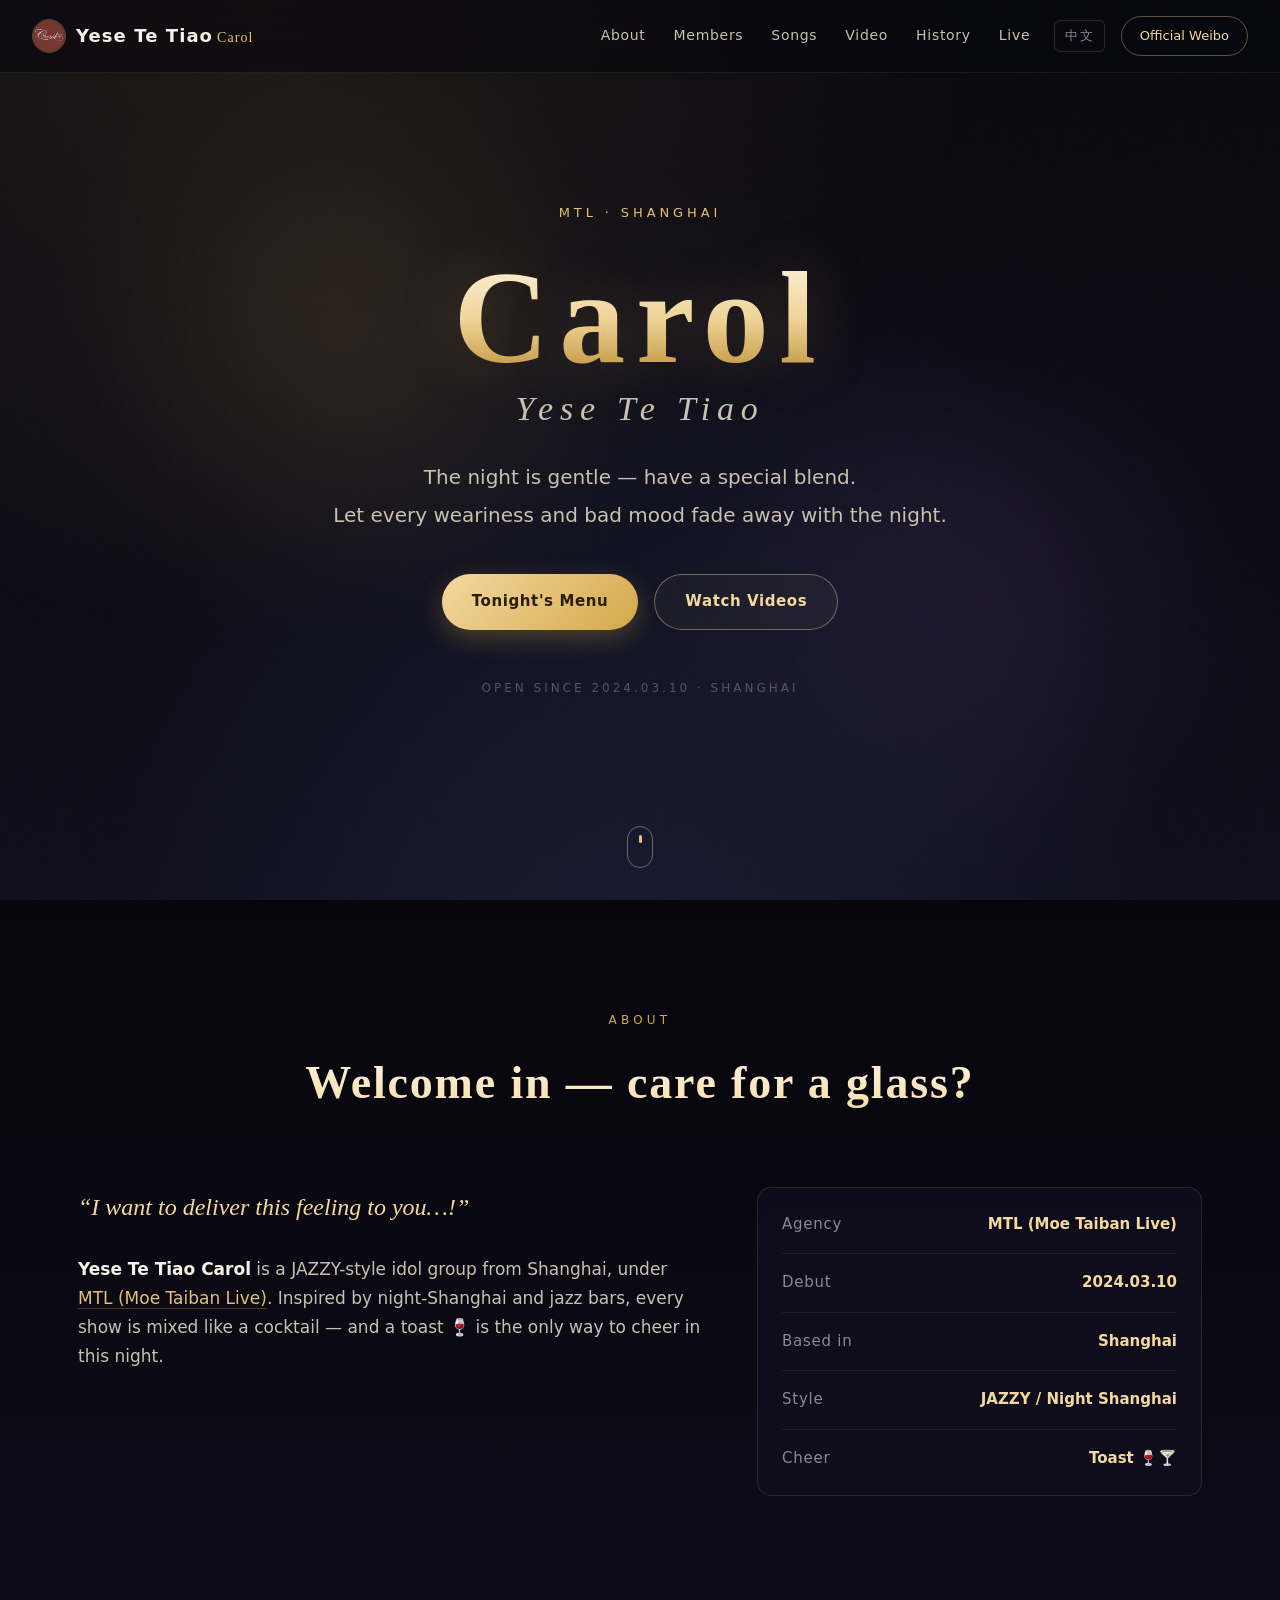
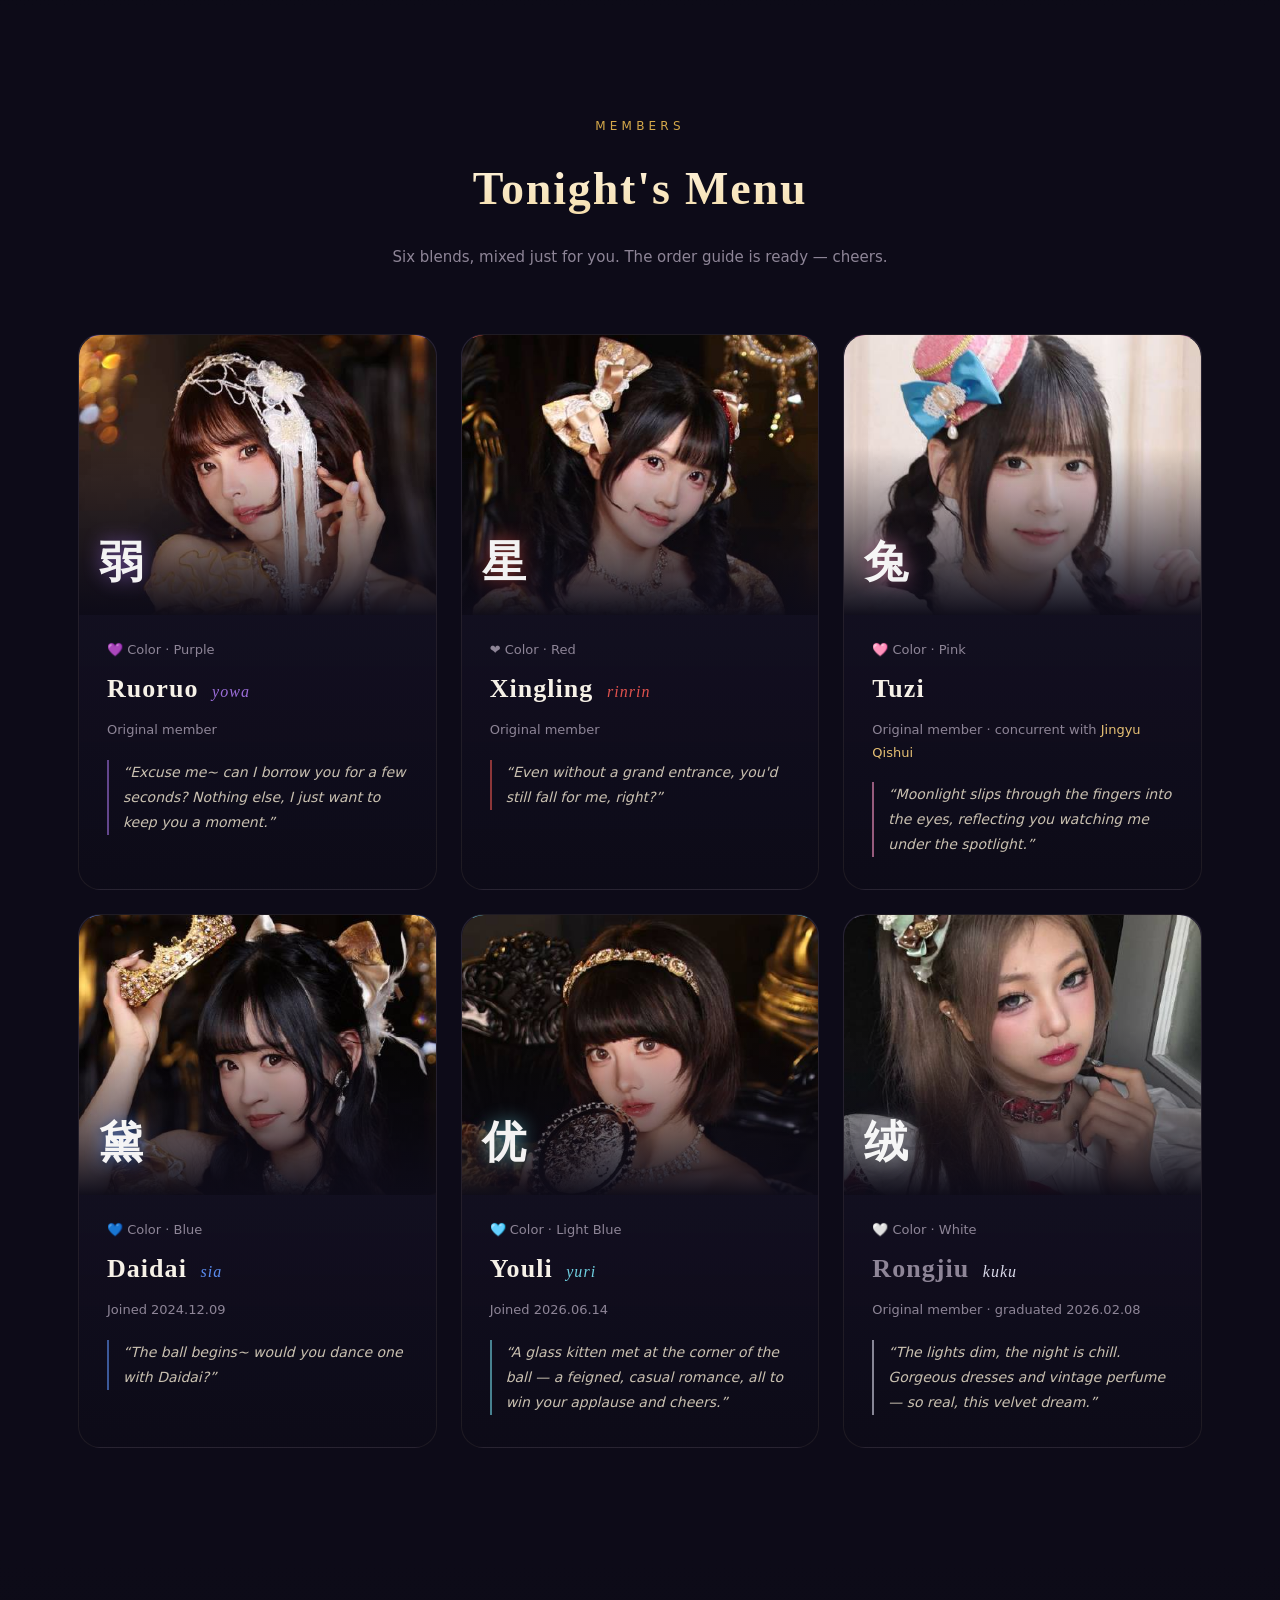
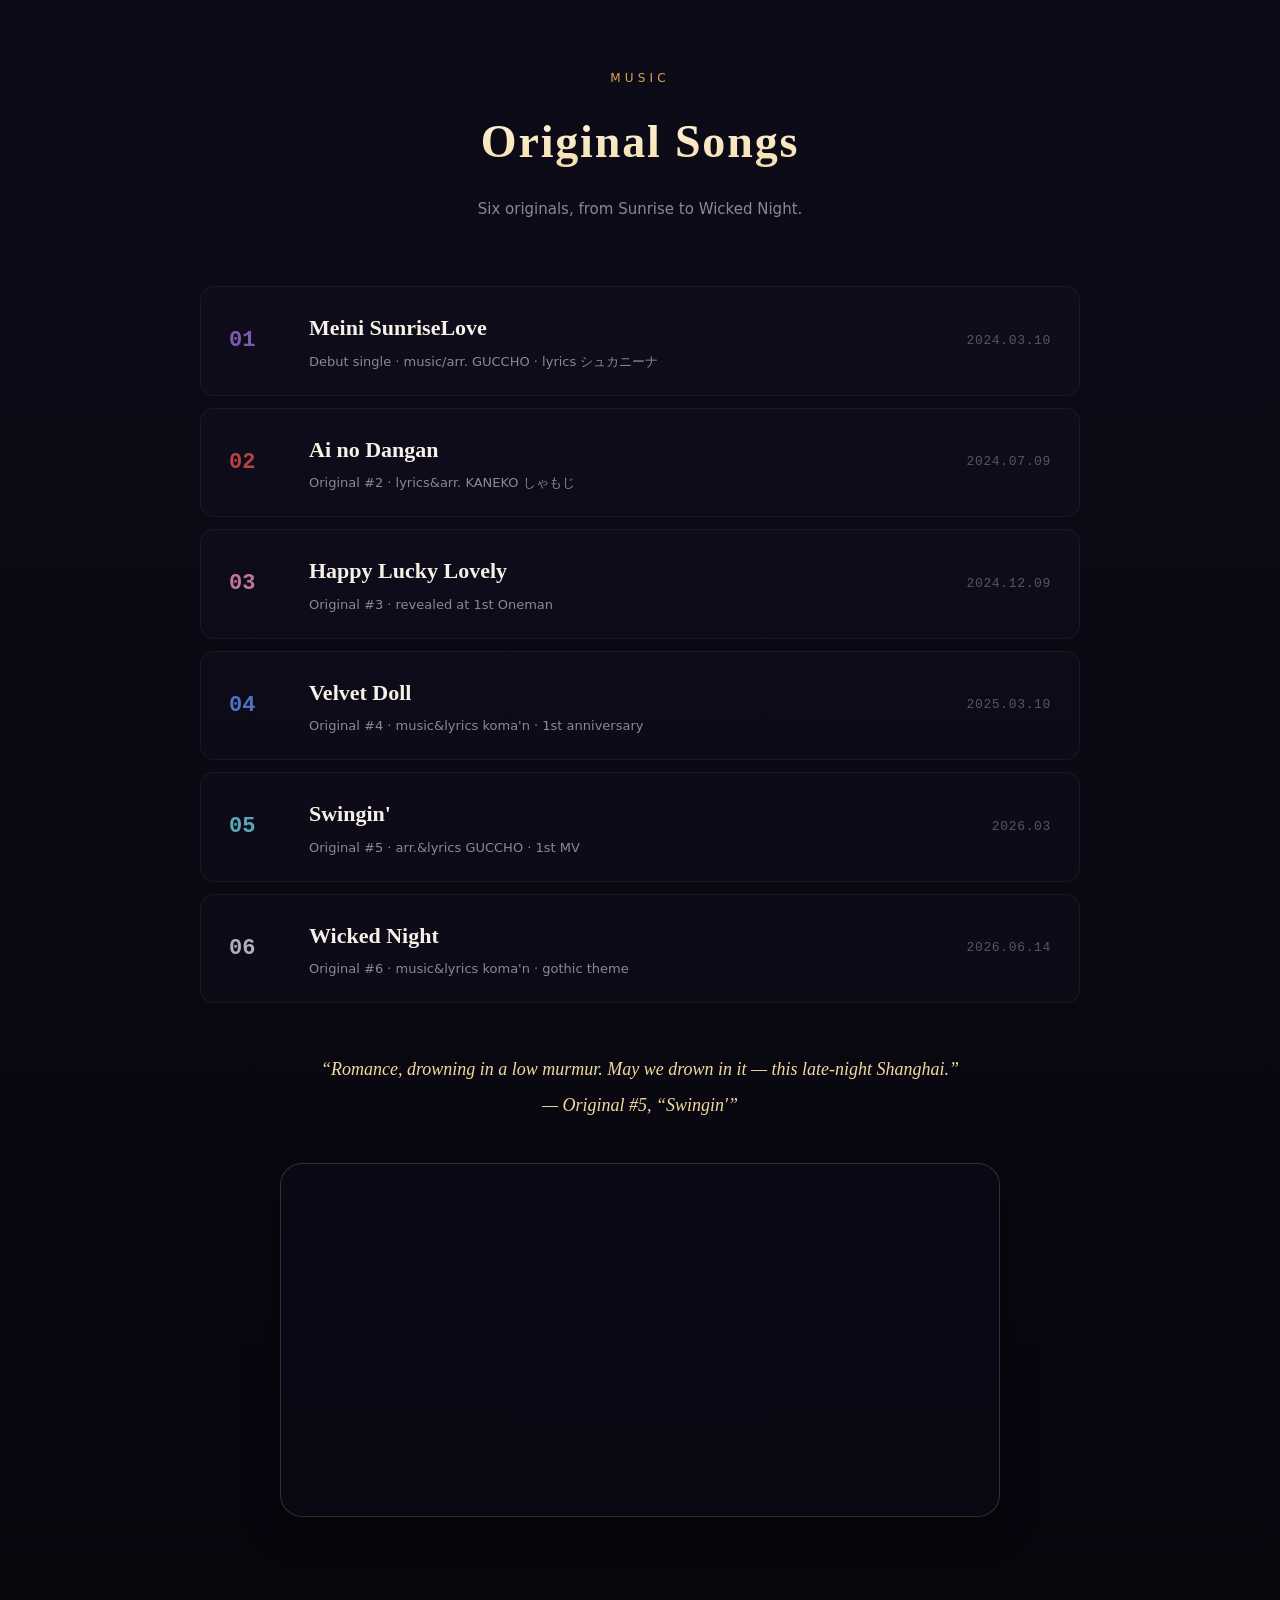
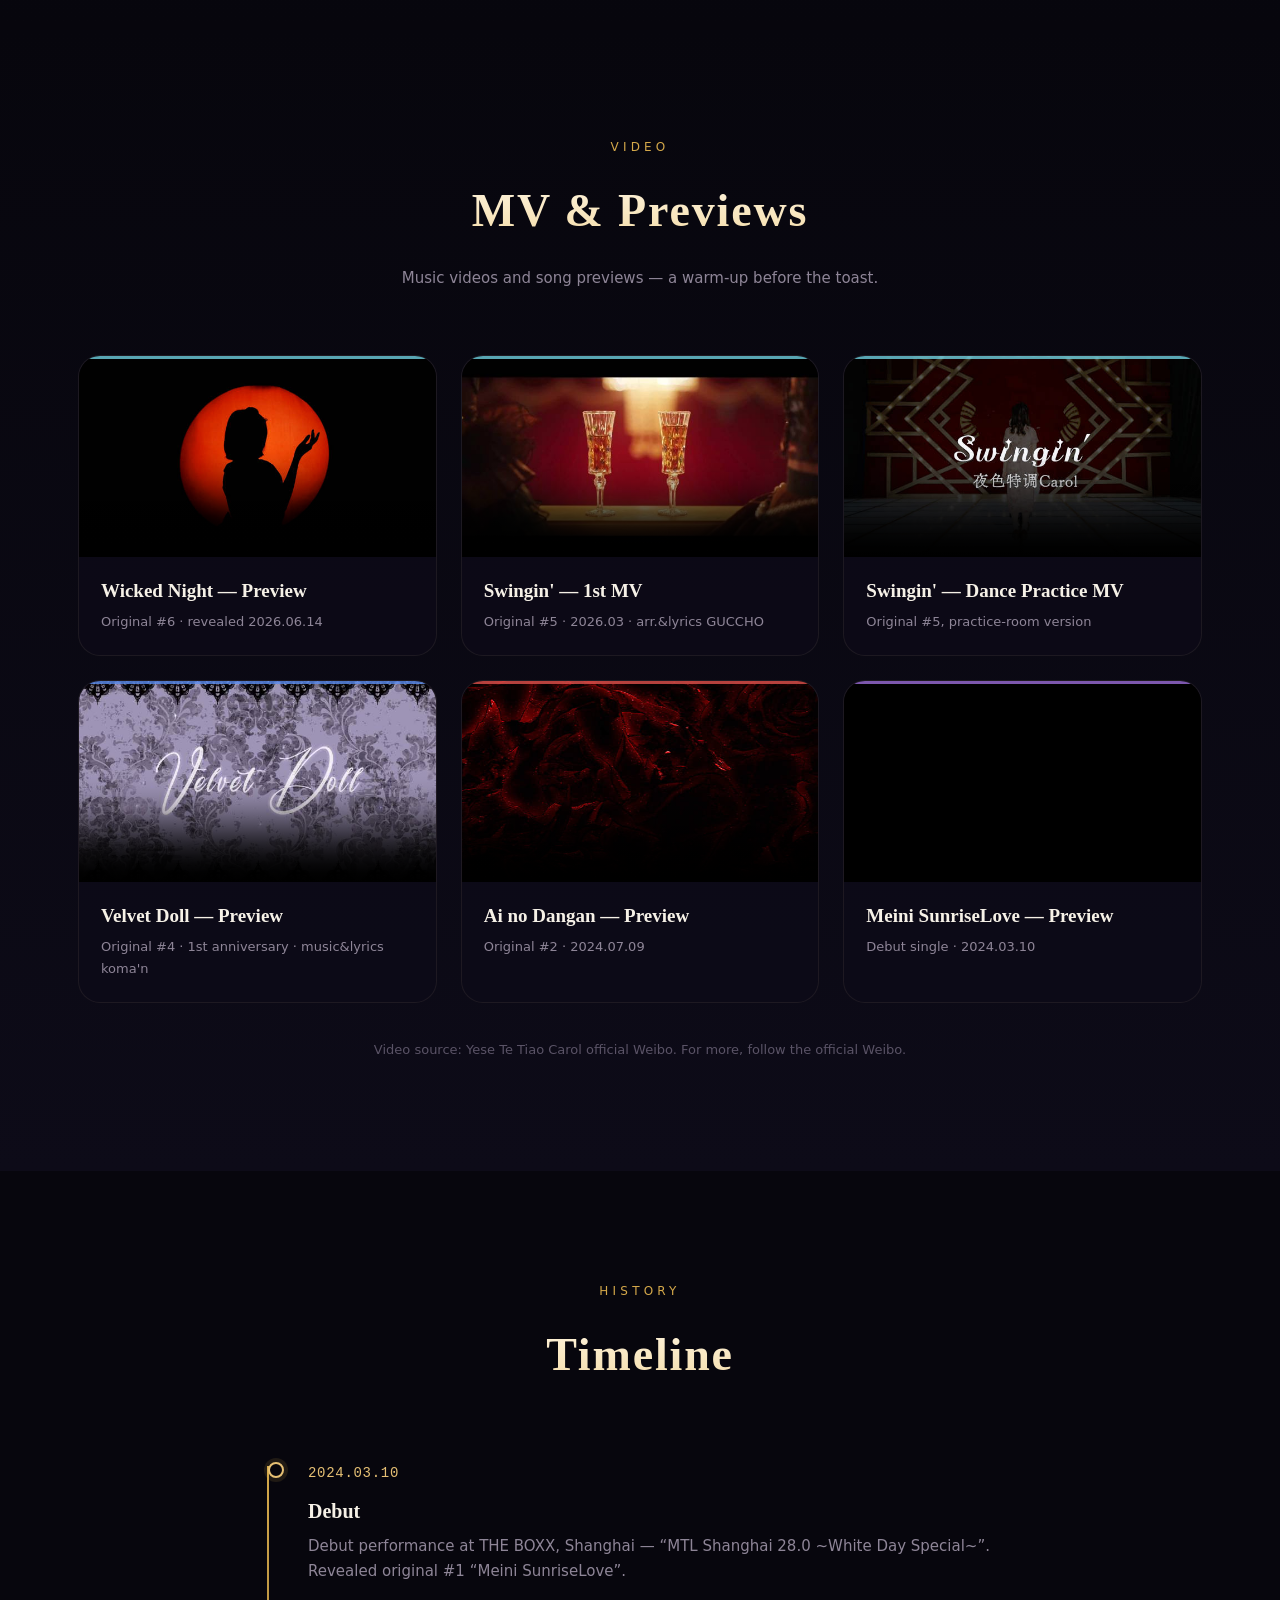
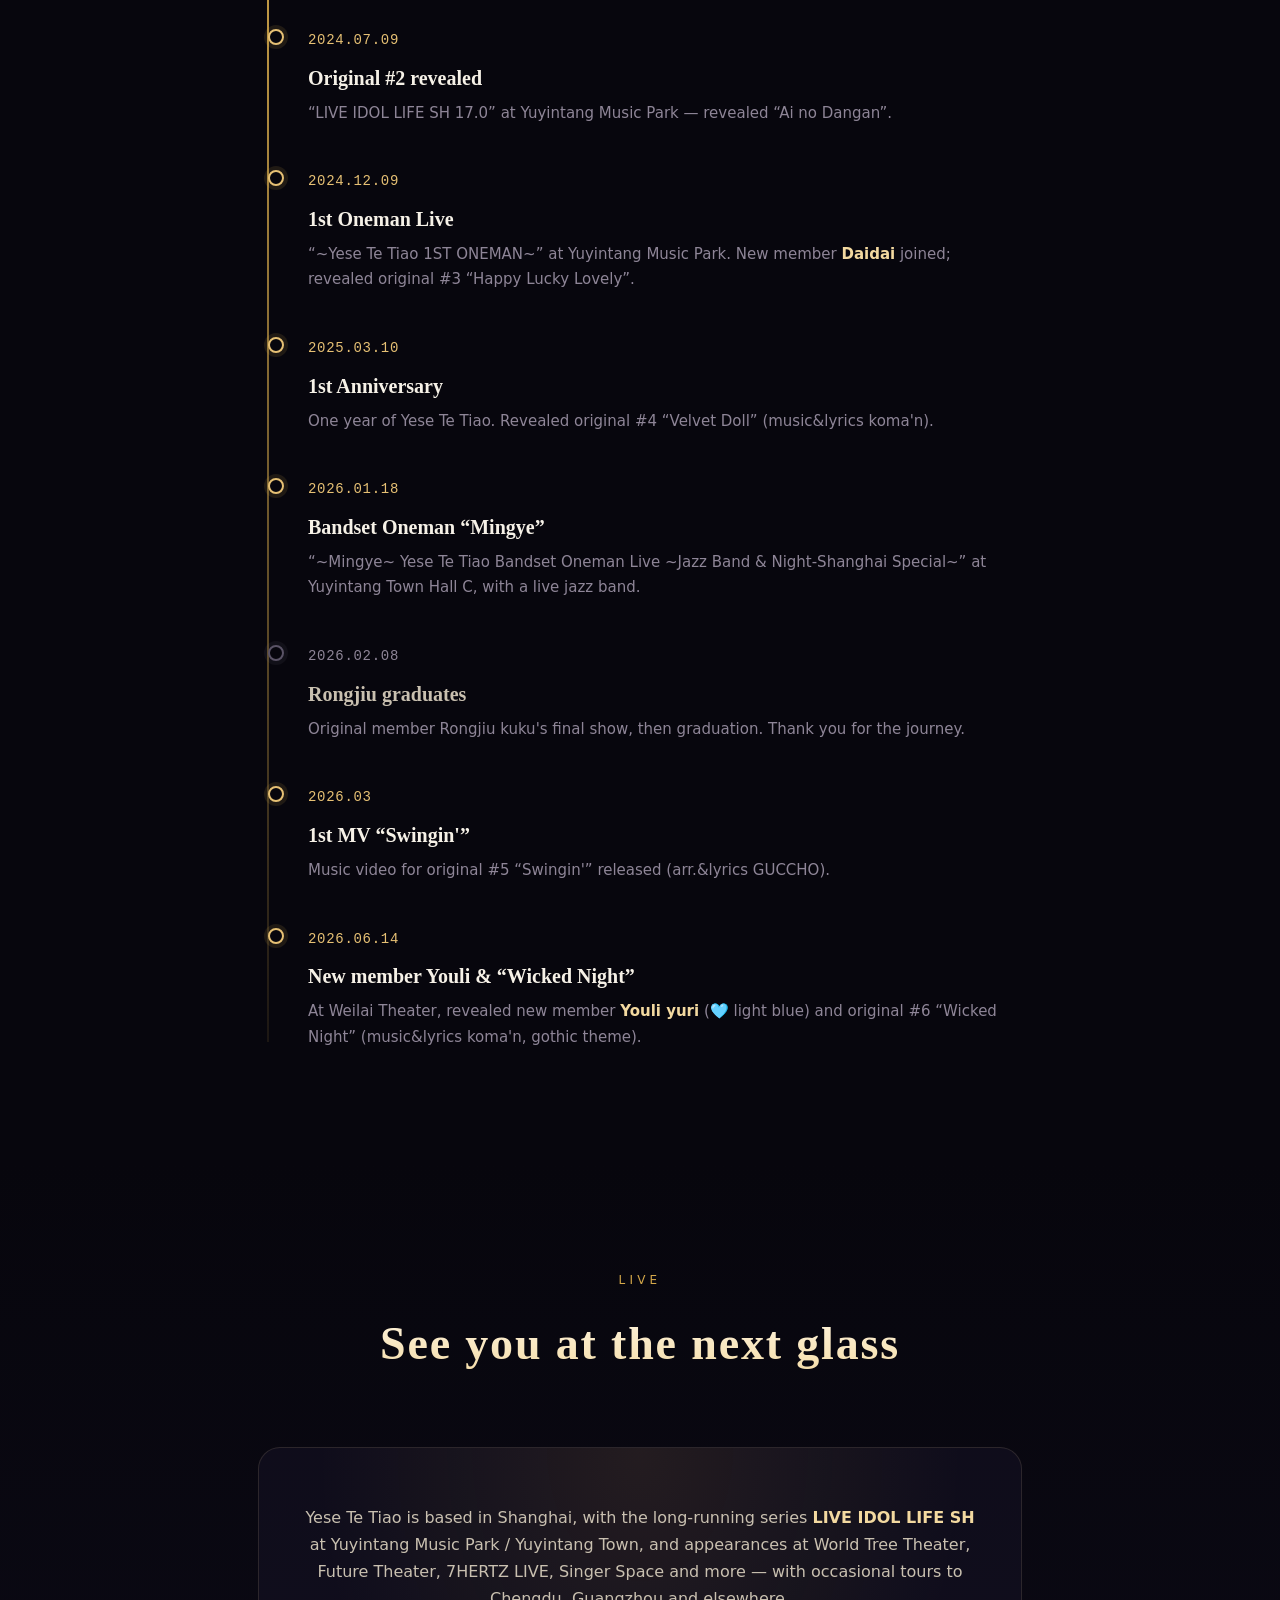
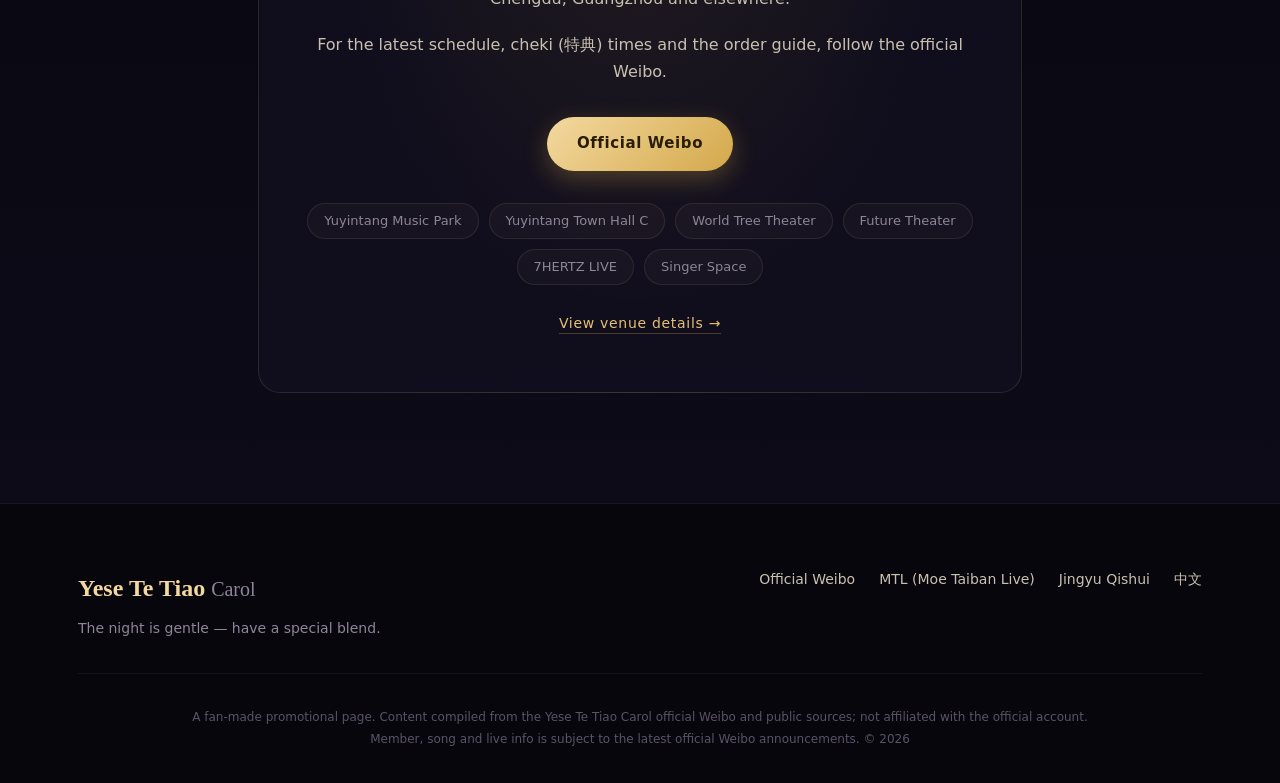
==== commit f27089ee: "原创曲区块嵌入 Spotify 歌单播放器（中英双语） - index.html / en.html 原创曲区块末尾加入 Spotify embed iframe - style.css 新增 .em" ====
--- a/en.html
+++ b/en.html
@@ -241,6 +241,15 @@
       “Romance, drowning in a low murmur. May we drown in it — this late-night Shanghai.”<br>
       — Original #5, “Swingin'”
     </p>
+
+    <div class="embed">
+      <iframe
+        src="https://open.spotify.com/embed/playlist/0U6FLTyWaZfxBeqvXQ4978"
+        width="100%" height="352" frameborder="0" allowfullscreen=""
+        allow="autoplay; clipboard-write; encrypted-media; fullscreen; picture-in-picture"
+        loading="lazy"
+        title="Yese Te Tiao Carol playlist"></iframe>
+    </div>
   </div>
 </section>
 
--- a/style.css
+++ b/style.css
@@ -368,6 +368,13 @@
   text-align: center; margin-top: 48px; font-family: var(--font-serif);
   font-style: italic; font-size: 18px; color: var(--gold-300); line-height: 2;
 }
+.embed {
+  margin: 40px auto 0; max-width: 720px; border-radius: var(--radius-lg);
+  overflow: hidden; border: 1px solid rgba(243, 217, 160, 0.18);
+  background: rgba(13, 11, 24, 0.6);
+  box-shadow: 0 12px 36px rgba(0,0,0,0.4);
+}
+.embed iframe { display: block; width: 100%; border: 0; }
 
 /* ============================================================
    影像 / 视频
@@ -545,6 +552,32 @@
   transform: translateY(-4px);
   border-color: rgba(243, 217, 160, 0.25);
   box-shadow: 0 18px 44px rgba(0,0,0,0.5);
+}
+.venue__art {
+  height: 170px;
+  margin: -32px -30px 22px;
+  overflow: hidden;
+  position: relative;
+  display: flex;
+  align-items: center;
+  justify-content: center;
+  background:
+    radial-gradient(ellipse at 50% 130%, rgba(212,168,74,0.14), transparent 65%),
+    linear-gradient(180deg, rgba(29,24,48,0.55), rgba(13,11,24,0.95));
+  border-bottom: 1px solid rgba(243,217,160,0.08);
+}
+.venue__art::after {
+  content: "";
+  position: absolute; inset: 0;
+  background: linear-gradient(180deg, transparent 55%, rgba(13,11,24,0.55));
+  pointer-events: none;
+}
+.venue__art svg {
+  position: relative; z-index: 2;
+  display: block;
+  width: 72%; height: 82%;
+  opacity: 0.92;
+  filter: drop-shadow(0 0 14px rgba(212,168,74,0.22));
 }
 .venue__head { display: flex; align-items: flex-start; gap: 16px; margin-bottom: 20px; }
 .venue__no {
